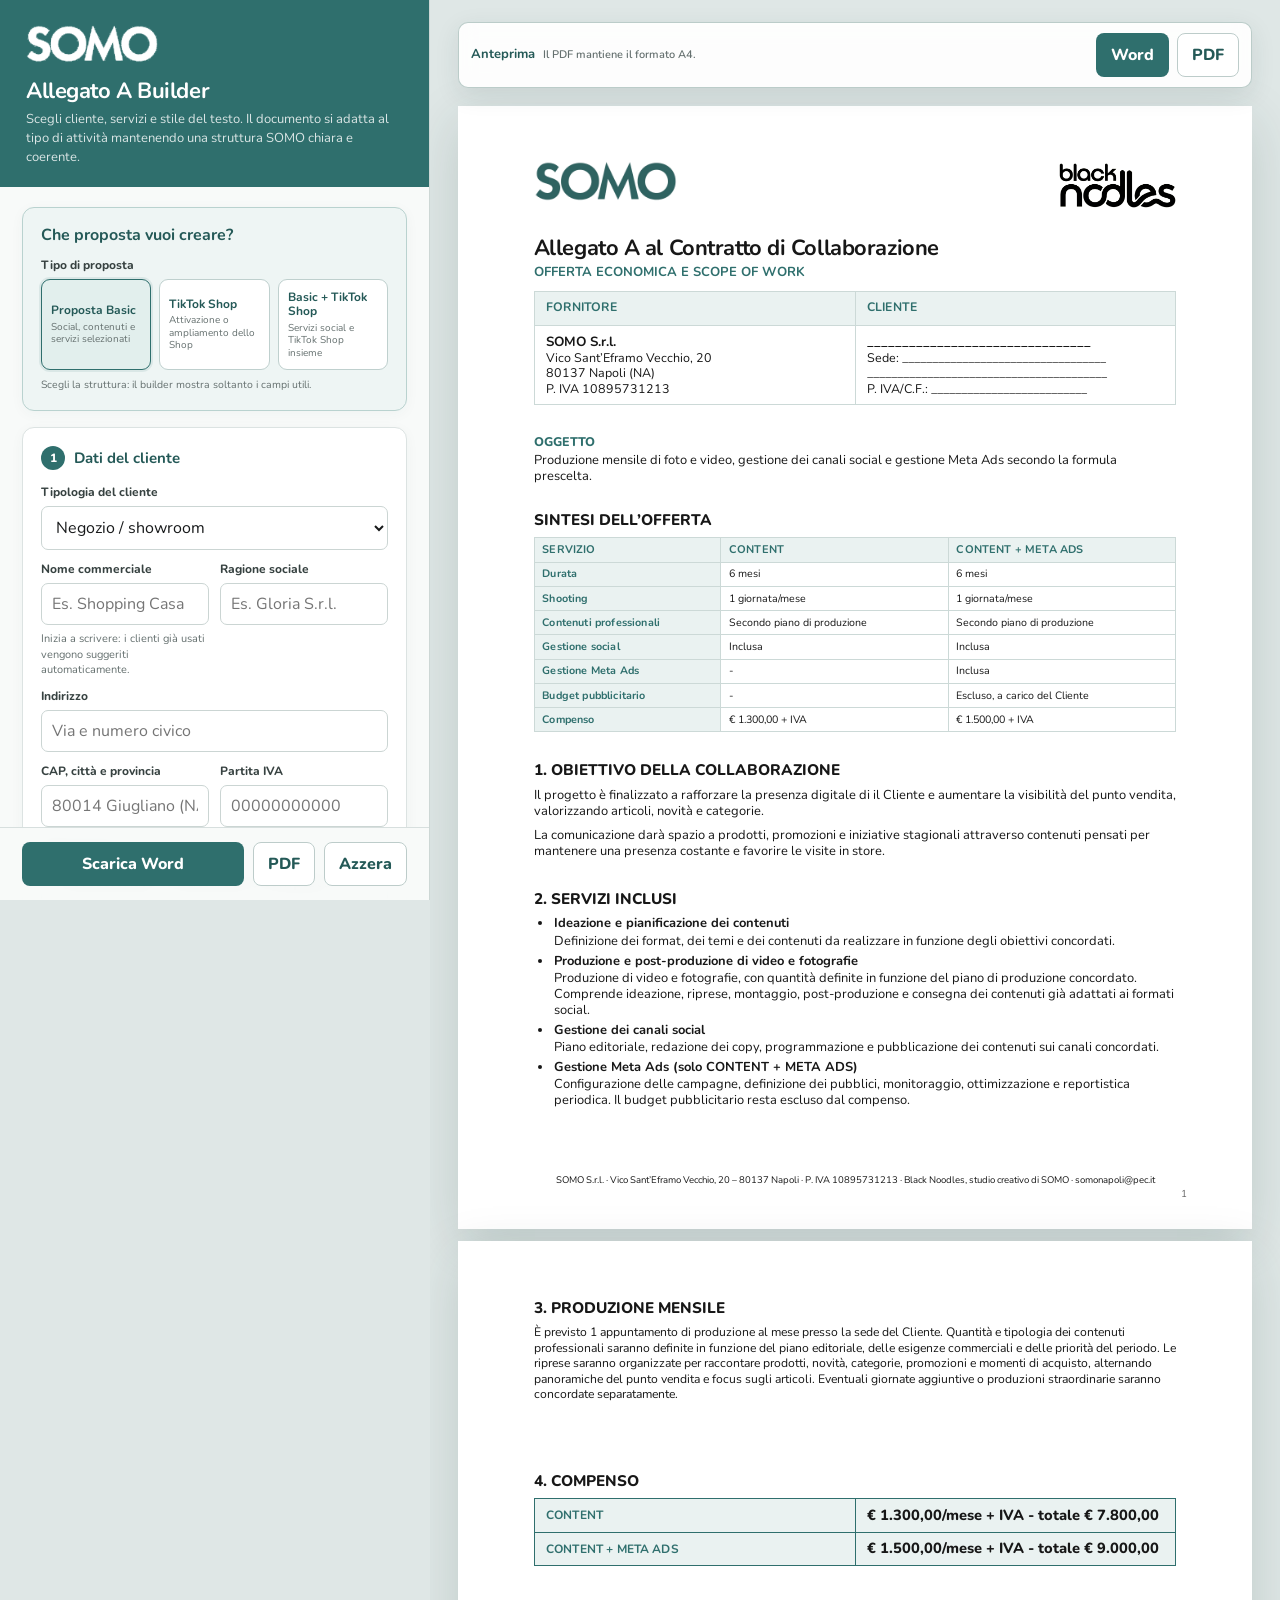
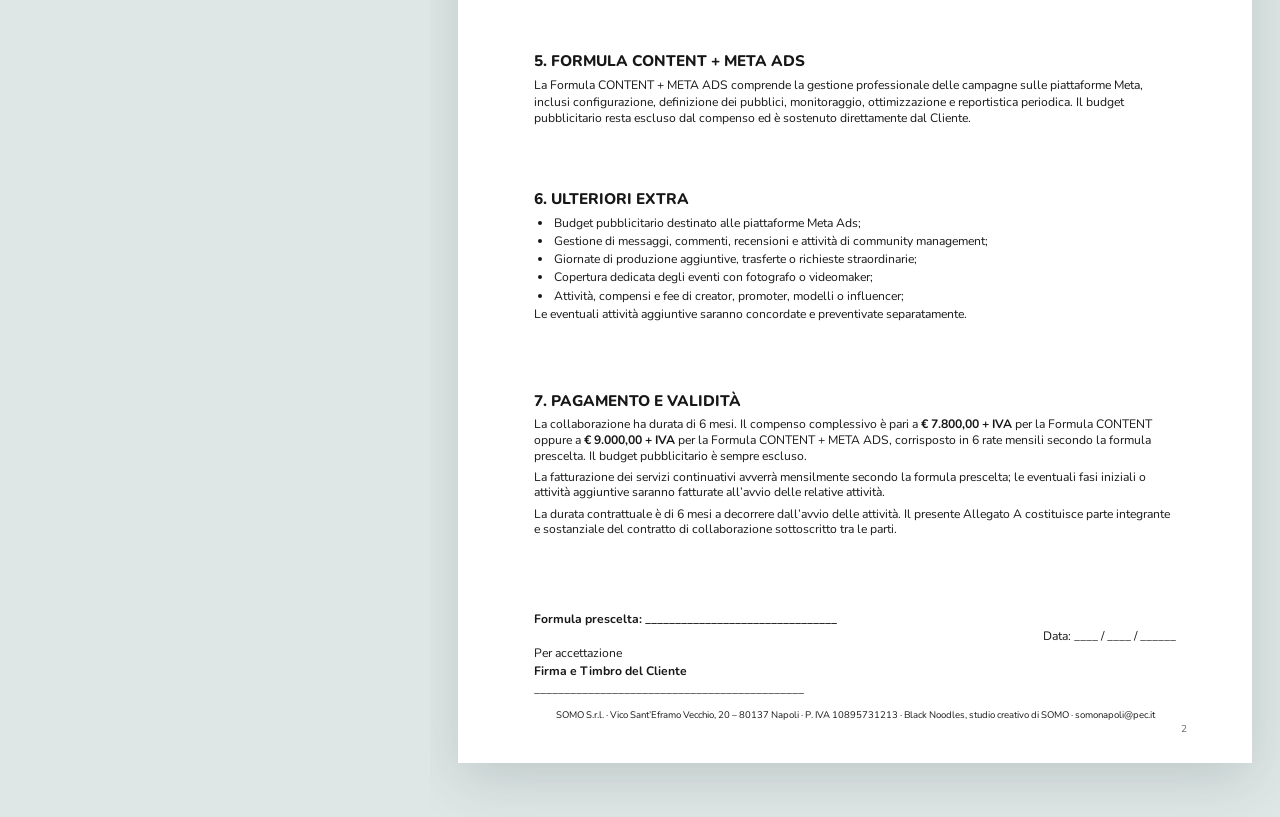
==== index.html @ 95fdc2d8 "Expose social channel status choice and refresh builder script" ====
<!doctype html>
<html lang="it">
<head>
  <meta charset="utf-8">
  <meta name="viewport" content="width=device-width, initial-scale=1">
  <meta name="description" content="Builder SOMO per creare Allegati A uniformi, scaricabili in Word e PDF.">
  <title>Allegato A Builder · SOMO</title>
  <!-- v17: builder generale + documento finale strutturato come Allegato A SOMO -->
  <link rel="preconnect" href="https://fonts.googleapis.com">
  <link rel="preconnect" href="https://fonts.gstatic.com" crossorigin>
  <link href="https://fonts.googleapis.com/css2?family=Nunito:wght@400;600;700;800;900&display=swap" rel="stylesheet">
  <link rel="stylesheet" href="styles.css?v=22">
</head>
<body>
  <main class="app">
    <aside class="builder" aria-label="Compilazione Allegato A">
      <header class="builder-head">
        <img src="assets/somo.png?v=21" alt="SOMO" onerror="this.remove()">
        <h1>Allegato A Builder</h1>
        <p>Scegli cliente, servizi e stile del testo. Il documento si adatta al tipo di attività mantenendo una struttura SOMO chiara e coerente.</p>
      </header>

      <form id="builderForm" class="builder-form">
        <section id="proposalSection" class="form-section proposal-section">
          <h2>Che proposta vuoi creare?</h2>
          <span class="group-label">Tipo di proposta</span>
          <input id="proposalMode" name="proposalMode" type="hidden" value="classic">
          <div id="proposalChoices" class="proposal-choices" role="radiogroup" aria-label="Tipo di proposta">
            <button class="proposal-choice is-active" type="button" data-mode="classic" aria-pressed="true">
              <strong>Proposta Basic</strong>
              <span>Social, contenuti e servizi selezionati</span>
            </button>
            <button class="proposal-choice" type="button" data-mode="tiktok" aria-pressed="false">
              <strong>TikTok Shop</strong>
              <span>Attivazione o ampliamento dello Shop</span>
            </button>
            <button class="proposal-choice" type="button" data-mode="both" aria-pressed="false">
              <strong>Basic + TikTok Shop</strong>
              <span>Servizi social e TikTok Shop insieme</span>
            </button>
          </div>
          <small class="proposal-help">Scegli la struttura: il builder mostra soltanto i campi utili.</small>
        </section>

        <section id="clientSection" class="form-section">
          <h2><span class="step">1</span>Dati del cliente</h2>
          <label class="field">
            <span>Tipologia del cliente</span>
            <select id="clientType" name="clientType">
              <option value="retail">Negozio / showroom</option>
              <option value="emporium">Emporio / grande store multicategoria</option>
              <option value="omnichannel">Negozio con e-commerce</option>
              <option value="online">Brand / e-commerce</option>
              <option value="food">Ristorante / food</option>
              <option value="nightlife">Locale / club / nightlife</option>
              <option value="wellness">Fitness / wellness / centro servizi</option>
              <option value="recreation">Parco / struttura ricreativa</option>
              <option value="b2b">Ingrosso / attività B2B</option>
              <option value="services">Servizi / professionista</option>
              <option value="brand">Brand / altra attività</option>
            </select>
          </label>
          <div class="grid-2">
            <div class="field autocomplete-field">
              <span>Nome commerciale</span>
              <input id="clientName" name="clientName" type="text" autocomplete="off" placeholder="Es. Shopping Casa" aria-autocomplete="list" aria-controls="clientAutocomplete" aria-expanded="false">
              <div id="clientAutocomplete" class="autocomplete-suggestions is-hidden" role="listbox" aria-label="Clienti suggeriti"></div>
              <small>Inizia a scrivere: i clienti già usati vengono suggeriti automaticamente.</small>
            </div>
            <label class="field">
              <span>Ragione sociale</span>
              <input id="legalName" name="legalName" type="text" placeholder="Es. Gloria S.r.l.">
            </label>
          </div>
          <label class="field">
            <span>Indirizzo</span>
            <input id="address" name="address" type="text" placeholder="Via e numero civico">
          </label>
          <div class="grid-2">
            <label class="field">
              <span>CAP, città e provincia</span>
              <input id="city" name="city" type="text" placeholder="80014 Giugliano (NA)">
            </label>
            <label class="field">
              <span>Partita IVA</span>
              <input id="vat" name="vat" type="text" inputmode="numeric" placeholder="00000000000">
            </label>
          </div>
          <label class="field text-style-field">
            <span>Stile del testo</span>
            <select id="textStyle" name="textStyle">
              <option value="professional">Professionale · strutturato e completo</option>
              <option value="simple">Semplice · chiaro, diretto e ben scritto</option>
              <option value="concise">Molto sintetico · essenziale</option>
            </select>
            <small>Modifica solo il modo di scrivere il documento: servizi, quantità, formule e compensi non cambiano. Per gli empori viene suggerito lo stile Semplice, ma puoi sempre scegliere tu.</small>
          </label>
        </section>

        <section id="objectiveSection" class="form-section">
          <h2><span class="step">2</span>Obiettivi</h2>
          <p id="objectivePresetHint" class="form-note section-note">Gli obiettivi consigliati per il tipo di cliente vengono già selezionati. Puoi modificarli liberamente.</p>
          <label class="field">
            <span>Situazione dei canali social</span>
            <select id="socialPresence" name="socialPresence">
              <option value="active">Canali già attivi · rafforzare la presenza digitale</option>
              <option value="new">Canali da avviare · costruire la presenza digitale</option>
            </select>
            <small>Per gli empori adatta gli obiettivi alla situazione del cliente. La scelta non aggiunge servizi di apertura o gestione dei canali.</small>
          </label>
          <div id="objectiveGrid" class="check-list check-grid">
            <label class="check objective-card" data-objective="objectiveBrand"><input id="objectiveBrand" name="objectiveBrand" type="checkbox"><span><strong>Notorietà e posizionamento</strong><em>Rafforzare identità e riconoscibilità.</em></span></label>
            <label class="check objective-card" data-objective="objectiveContinuity"><input id="objectiveContinuity" name="objectiveContinuity" type="checkbox"><span><strong>Continuità social</strong><em>Mantenere una presenza costante e riconoscibile.</em></span></label>
            <label class="check objective-card" data-objective="objectiveRange"><input id="objectiveRange" name="objectiveRange" type="checkbox"><span><strong>Offerta da valorizzare</strong><em>Articoli, prodotti, servizi, piatti o attività.</em></span></label>
            <label class="check objective-card" data-objective="objectiveExperience"><input id="objectiveExperience" name="objectiveExperience" type="checkbox"><span><strong>Identità ed esperienza</strong><em>Raccontare atmosfera, servizio ed esperienza.</em></span></label>
            <label class="check objective-card" data-objective="objectiveFootfall"><input id="objectiveFootfall" name="objectiveFootfall" type="checkbox"><span><strong>Affluenza / visite</strong><em>Favorire visite, presenze o partecipazione.</em></span></label>
            <label class="check objective-card" data-objective="objectiveEvents"><input id="objectiveEvents" name="objectiveEvents" type="checkbox"><span><strong>Eventi e iniziative</strong><em>Dare visibilità a programmazione e attività.</em></span></label>
            <label class="check objective-card" data-objective="objectiveEcommerce"><input id="objectiveEcommerce" name="objectiveEcommerce" type="checkbox"><span><strong>Vendita online</strong><em>Supportare e-commerce e opportunità di vendita.</em></span></label>
            <label class="check objective-card" data-objective="objectiveLeads"><input id="objectiveLeads" name="objectiveLeads" type="checkbox"><span><strong>Contatti e richieste</strong><em>Sostenere acquisizione di contatti o iscritti.</em></span></label>
            <label class="check objective-card" data-objective="objectiveCommunity"><input id="objectiveCommunity" name="objectiveCommunity" type="checkbox"><span><strong>Community e interazione</strong><em>Favorire interazione e crescita della community.</em></span></label>
            <label class="check objective-card" data-objective="objectiveLaunch"><input id="objectiveLaunch" name="objectiveLaunch" type="checkbox"><span><strong>Lancio / apertura / nuova fase</strong><em>Accompagnare una novità importante.</em></span></label>
          </div>
          <button id="toggleObjectivesButton" class="text-button" type="button">+ Aggiungi altri obiettivi</button>
          <label class="field optional-field">
            <span>Priorità specifiche da comunicare <small>(facoltativo)</small></span>
            <input id="focus" name="focus" type="text" placeholder="Es. nuova apertura, reparto Natale, Hyrox, aperitivo">
          </label>
          <label class="field optional-field">
            <span>Obiettivo aggiuntivo <small>(facoltativo)</small></span>
            <input id="customObjective" name="customObjective" type="text" placeholder="Aggiungi solo se serve qualcosa di specifico">
          </label>
        </section>

        <section id="servicesSection" class="form-section">
          <h2><span class="step">3</span>Servizi inclusi</h2>
          <p class="form-note section-note">Le voci restano sintetiche: montaggio, post-produzione e adattamenti sono compresi nella produzione.</p>
          <div class="check-list">
            <label class="check"><input id="serviceStrategy" name="serviceStrategy" type="checkbox"><span><strong>Strategia e piano editoriale</strong><em>Linea di comunicazione, temi e pianificazione.</em></span></label>
            <label class="check"><input id="serviceProduction" name="serviceProduction" type="checkbox"><span><strong>Produzione dei contenuti</strong><em>Video, fotografie e/o grafiche.</em></span></label>
            <label class="check"><input id="serviceClientContent" name="serviceClientContent" type="checkbox"><span><strong>Contenuti interni guidati</strong><em>Il Cliente registra seguendo indicazioni SOMO; editing e supporto inclusi.</em></span></label>
            <label class="check"><input id="serviceSocial" name="serviceSocial" type="checkbox"><span><strong>Gestione dei canali social</strong><em>Copy, programmazione e pubblicazione.</em></span></label>
            <label class="check"><input id="serviceAdvCreative" name="serviceAdvCreative" type="checkbox"><span><strong>Creatività per campagne ADV</strong><em>Materiali foto, video o grafici per le campagne.</em></span></label>
            <label class="check"><input id="serviceInfluencer" name="serviceInfluencer" type="checkbox"><span><strong>Coordinamento creator e influencer</strong><em>Ricerca, selezione e coordinamento.</em></span></label>
            <label class="check"><input id="serviceCommunity" name="serviceCommunity" type="checkbox"><span><strong>Community management</strong><em>Messaggi, commenti e recensioni.</em></span></label>
            <label class="check"><input id="serviceEventCoverage" name="serviceEventCoverage" type="checkbox"><span><strong>Copertura dedicata di eventi</strong><em>Fotografo o videomaker negli appuntamenti concordati.</em></span></label>
          </div>
          <div id="eventCoveragePanel" class="dependent-panel is-hidden">
            <label class="field">
              <span>Frequenza della copertura</span>
              <select id="eventCoverageFrequency" name="eventCoverageFrequency">
                <option value="agreed">Negli eventi concordati</option>
                <option value="monthly">1 evento al mese</option>
                <option value="twiceMonthly">Fino a 2 eventi al mese</option>
                <option value="plan">In base alla programmazione</option>
              </select>
            </label>
          </div>
        </section>

        <section id="productionSection" class="form-section">
          <h2><span class="step">4</span>Produzione dei contenuti</h2>
          <p class="form-note section-note">Indica quanto spesso andrete dal Cliente e quante uscite deve garantire la produzione. Gli stessi dati verranno riportati in modo coerente in sintesi, servizi e produzione.</p>
          <div class="grid-2">
            <label class="field">
              <span>Frequenza degli appuntamenti</span>
              <select id="productionCadence" name="productionCadence">
                <option value="monthly">Al mese</option>
                <option value="weekly">A settimana</option>
                <option value="fortnightly">Ogni 2 settimane</option>
                <option value="bimonthly">Ogni 2 mesi</option>
                <option value="quarterly">Ogni 3 mesi</option>
                <option value="plan">In base al piano editoriale</option>
                <option value="none">Nessun appuntamento dedicato</option>
              </select>
            </label>
            <label id="productionDaysField" class="field">
              <span id="productionSessionsLabel">Numero di appuntamenti</span>
              <input id="productionDays" name="productionDays" type="number" min="1" max="31" step="1">
            </label>
          </div>
          <span class="group-label">Tipologia dei contenuti</span>
          <div class="check-list check-grid compact-checks">
            <label class="check"><input id="productionVideo" name="productionVideo" type="checkbox"><span><strong>Video</strong></span></label>
            <label class="check"><input id="productionPhoto" name="productionPhoto" type="checkbox"><span><strong>Fotografie</strong></span></label>
            <label class="check"><input id="productionGraphics" name="productionGraphics" type="checkbox"><span><strong>Grafiche</strong></span></label>
          </div>
          <label class="field quantity-mode">
            <span>Quantità</span>
            <select id="quantityMode" name="quantityMode">
              <option value="fixed">Quantità definite</option>
              <option value="plan">Definite in base al piano editoriale</option>
            </select>
          </label>
          <div id="fixedQuantityPanel" class="dependent-panel">
            <label class="field">
              <span>Periodo delle quantità</span>
              <select id="quantityPeriod" name="quantityPeriod">
                <option value="month">Al mese</option>
                <option value="week">A settimana</option>
                <option value="appointment">Per appuntamento</option>
                <option value="project">Complessive nel progetto</option>
              </select>
              <small>Es.: 4 video a settimana = Video 4 + periodo “A settimana”.</small>
            </label>
            <div class="grid-3">
              <label id="videosField" class="field"><span id="videosLabel">Video al mese</span><input id="videos" name="videos" type="number" min="0" max="500" step="1"></label>
              <label id="photosField" class="field"><span id="photosLabel">Fotografie al mese</span><input id="photos" name="photos" type="text" placeholder="Es. 15–20"></label>
              <label id="graphicsField" class="field"><span id="graphicsLabel">Grafiche al mese</span><input id="graphicsCount" name="graphicsCount" type="number" min="0" max="500" step="1"></label>
            </div>
          </div>
          <div id="clientContentPanel" class="dependent-panel is-hidden">
            <p class="preset-title">Contenuti registrati dal Cliente</p>
            <div class="grid-2">
              <label class="field"><span>Video interni</span><input id="clientContentCount" name="clientContentCount" type="number" min="1" max="500" step="1" value="8"></label>
              <label class="field"><span>Periodo</span><select id="clientContentPeriod" name="clientContentPeriod"><option value="month">Al mese</option><option value="week">A settimana</option><option value="project">Complessivi nel progetto</option></select></label>
            </div>
            <small>SOMO fornisce indicazioni su ripresa, luce e audio e cura l'editing dei video registrati dal Cliente.</small>
          </div>
        </section>

        <section id="adsSection" class="form-section">
          <h2><span class="step">5</span>ADS</h2>
          <div class="check-list">
            <label class="check feature-check"><input id="serviceAds" name="serviceAds" type="checkbox"><span><strong>Gestione campagne Meta Ads</strong><em>Attivazione, monitoraggio e ottimizzazione. Budget separato.</em></span></label>
          </div>
          <div id="adsPanel" class="dependent-panel is-hidden">
            <label class="field"><span>Budget ADS mensile consigliato</span><input id="adsBudget" name="adsBudget" type="number" min="0" step="50" placeholder="Es. 200"><small>È a carico del Cliente e non entra nel compenso SOMO.</small></label>
          </div>
        </section>

        <section id="tiktokSection" class="form-section is-hidden">
          <h2><span class="step">T</span>TikTok Shop</h2>
          <input id="serviceTikTok" name="serviceTikTok" type="checkbox" class="is-hidden" aria-hidden="true" tabindex="-1">
          <p class="form-note section-note">Preset basato sulla proposta Supermercato Cinese: parte completo, ma ogni attività è modificabile.</p>
          <div id="tiktokPanel" class="dependent-panel tiktok-builder-panel">
            <label class="field">
              <span>TikTok Shop già attivo?</span>
              <select id="tiktokStatus" name="tiktokStatus">
                <option value="new">No, da attivare</option>
                <option value="active">Sì, già attivo</option>
              </select>
            </label>
            <p class="preset-title">Attività preselezionate <small>(puoi togliere qualsiasi spunta)</small></p>
            <div class="check-list sub-checks tiktok-checks">
              <label id="tiktokSetupRow" class="check"><input id="tiktokSetup" name="tiktokSetup" type="checkbox"><span><strong id="tiktokPreset1">01 Configurazione e impostazione dello Shop</strong></span></label>
              <label class="check"><input id="tiktokPhotos" name="tiktokPhotos" type="checkbox"><span><strong id="tiktokPreset2">02 Selezione e produzione fotografica</strong></span></label>
              <label class="check"><input id="tiktokCatalog" name="tiktokCatalog" type="checkbox"><span><strong id="tiktokPreset3">03 Costruzione del catalogo</strong></span></label>
              <label class="check"><input id="tiktokPublish" name="tiktokPublish" type="checkbox"><span><strong id="tiktokPreset4">04 Creazione e pubblicazione delle schede</strong></span></label>
            </div>
            <div class="grid-2">
              <label class="field"><span>Quantità</span><input id="tiktokProductCount" name="tiktokProductCount" type="number" min="1" max="1000" step="1"><small>Default: 30. Si aggiorna automaticamente in tutto il documento.</small></label>
              <label class="field"><span id="tiktokFeeLabel">Investimento fase di avvio</span><input id="tiktokFee" name="tiktokFee" type="number" min="0" step="50"><small>Default: € 1.200 + IVA. Puoi modificarlo.</small></label>
            </div>
          </div>
        </section>

        <section class="form-section">
          <h2><span class="step">6</span>Durata e compenso</h2>
          <p class="form-note section-note">Scegli una formula unica oppure due alternative. Se la proposta comprende TikTok Shop, lo Shop viene mostrato come colonna separata nella sintesi.</p>
          <div id="offerLayoutControls">
            <span class="group-label">Come vuoi presentare l'offerta?</span>
            <input id="offerLayout" name="offerLayout" type="hidden" value="compare">
            <div class="offer-layout-choices" role="radiogroup" aria-label="Struttura dell'offerta">
              <button class="offer-layout-choice" type="button" data-layout="single" aria-pressed="false"><strong>Formula singola</strong><span>Una sola soluzione, con durata e compenso</span></button>
              <button class="offer-layout-choice is-active" type="button" data-layout="compare" aria-pressed="true"><strong>2 formule alternative</strong><span>Due alternative economiche affiancate nella stessa offerta</span></button>
            </div>
          </div>
          <div id="mainEconomicControls">
            <label id="economicModeField" class="field">
              <span>Struttura economica dei servizi principali</span>
              <select id="economicMode" name="economicMode">
                <option value="monthly">Collaborazione continuativa</option>
                <option value="oneTime">Progetto a importo complessivo</option>
              </select>
            </label>
            <div id="monthlyEconomicPanel">
              <div class="grid-2">
                <label class="field"><span>Durata</span><select id="duration" name="duration"><option value="3">3 mesi</option><option value="6">6 mesi</option><option value="12">12 mesi</option></select></label>
                <label id="singleMonthlyFeeField" class="field"><span>Compenso mensile</span><input id="monthlyFee" name="monthlyFee" type="number" min="0" step="50"></label>
              </div>
              <div id="singleExtraControls">
                <label class="check extra-toggle"><input id="extraEnabled" name="extraEnabled" type="checkbox"><span><strong>Aggiungi fase iniziale o servizio extra</strong><em>Per attività aggiuntive rispetto al compenso principale.</em></span></label>
                <div id="extraPanel" class="dependent-panel is-hidden">
                  <div class="grid-2">
                    <label class="field"><span>Descrizione</span><input id="extraLabel" name="extraLabel" type="text" placeholder="Es. Produzione straordinaria"></label>
                    <label class="field"><span>Importo</span><input id="extraFee" name="extraFee" type="number" min="0" step="50"></label>
                  </div>
                </div>
              </div>
            </div>
            <div id="oneTimeEconomicPanel" class="is-hidden">
              <label class="field"><span>Importo complessivo del progetto</span><input id="oneTimeFee" name="oneTimeFee" type="number" min="0" step="50"></label>
            </div>
            <div id="comparisonEconomicPanel" class="dependent-panel is-hidden">
              <p class="preset-title">Formule alternative</p>
              <div class="comparison-formulas">
                <div class="formula-card">
                  <strong>FORMULA 1</strong>
                  <label class="field"><span>Nome</span><input id="formulaAName" name="formulaAName" type="text" value="CONTENT"></label>
                  <label class="field"><span>Compenso mensile</span><input id="formulaAFee" name="formulaAFee" type="number" min="0" step="50" value="1300"></label>
                  <label class="check compact-formula-check"><input id="formulaAAds" name="formulaAAds" type="checkbox"><span><strong>Gestione Meta Ads</strong></span></label>
                </div>
                <div class="formula-card">
                  <strong>FORMULA 2</strong>
                  <label class="field"><span>Nome</span><input id="formulaBName" name="formulaBName" type="text" value="CONTENT + META ADS"></label>
                  <label class="field"><span>Compenso mensile</span><input id="formulaBFee" name="formulaBFee" type="number" min="0" step="50" value="1500"></label>
                  <label class="check compact-formula-check"><input id="formulaBAds" name="formulaBAds" type="checkbox" checked><span><strong>Gestione Meta Ads</strong></span></label>
                </div>
              </div>
              <label id="comparisonAdsBudgetField" class="field"><span>Budget Meta Ads consigliato <small>(facoltativo)</small></span><input id="comparisonAdsBudget" name="comparisonAdsBudget" type="number" min="0" step="50" placeholder="Es. 200"><small>Resta sempre escluso dal compenso SOMO.</small></label>
            </div>
          </div>
          <div class="total-card" aria-live="polite">
            <div><span id="installmentsLabel">RATE MENSILI</span><strong id="installmentsPreview">6</strong></div>
            <div><span id="contractTotalLabel">TOTALE</span><strong id="contractTotalPreview">€ 0,00</strong></div>
          </div>
        </section>
      </form>

      <div class="builder-actions three-actions">
        <button id="wordButton" class="button button-primary" type="button">Scarica Word</button>
        <button id="printButton" class="button button-secondary" type="button">PDF</button>
        <button id="resetButton" class="button button-secondary" type="button">Azzera</button>
      </div>
    </aside>

    <section class="preview" aria-label="Anteprima Allegato A">
      <div class="preview-toolbar">
        <p><strong>Anteprima</strong><span class="preview-hint">Il PDF mantiene il formato A4.</span></p>
        <div class="toolbar-actions">
          <button id="wordButtonTop" class="button button-primary" type="button">Word</button>
          <button id="printButtonTop" class="button button-secondary" type="button">PDF</button>
        </div>
      </div>

      <article id="document" class="document">
        <section id="pageOne" class="page page-one">
          <header class="doc-header">
            <img class="logo-somo" src="assets/somo.png?v=21" alt="SOMO" onerror="var p=this.parentElement; this.remove(); if(p && !p.querySelector('img')) p.style.display='none';">
            <img class="logo-noodles" src="assets/black-noodles.png?v=21" alt="Black Noodles" onerror="var p=this.parentElement; this.remove(); if(p && !p.querySelector('img')) p.style.display='none';">
          </header>
          <h1 id="docTitle" class="doc-title">Allegato A al Contratto di Collaborazione</h1>
          <p id="docSubtitle" class="doc-subtitle">OFFERTA ECONOMICA E SCOPE OF WORK</p>

          <table class="parties">
            <thead><tr><th>FORNITORE</th><th>CLIENTE</th></tr></thead>
            <tbody><tr>
              <td><strong>SOMO S.r.l.</strong><br>Vico Sant’Eframo Vecchio, 20<br>80137 Napoli (NA)<br>P. IVA 10895731213</td>
              <td id="clientBlock"><strong>________________________________</strong><br>Sede: __________________________________<br>________________________________________<br>P. IVA/C.F.: __________________________</td>
            </tr></tbody>
          </table>

          <h2 class="label-title">OGGETTO</h2>
          <p id="objectText" class="object-text"></p>

          <h2 class="section-title">SINTESI DELL’OFFERTA</h2>
          <table id="summarySingleTable" class="summary-table">
            <tbody>
              <tr><th id="summaryDurationLabel">DURATA</th><td id="summaryDuration"></td></tr>
              <tr><th>OBIETTIVO</th><td id="summaryObjective"></td></tr>
              <tr id="summaryProductionRow"><th>PRODUZIONE</th><td id="summaryProduction"></td></tr>
              <tr id="summaryContentRow"><th>CONTENUTI</th><td id="summaryContent"></td></tr>
              <tr id="summaryManagementRow"><th>GESTIONE</th><td id="summaryManagement"></td></tr>
              <tr id="summaryTikTokRow" class="is-hidden"><th>TIKTOK SHOP</th><td id="summaryTikTok"></td></tr>
              <tr><th>INVESTIMENTO</th><td id="summaryInvestment"></td></tr>
              <tr id="summaryAdsRow"><th>ADS</th><td id="summaryAds"></td></tr>
            </tbody>
          </table>
          <div id="summaryCompareWrap" class="summary-table-wrap is-hidden">
            <table id="summaryCompareTable" class="summary-table comparison-summary">
              <thead id="summaryCompareHead"></thead>
              <tbody id="summaryCompareBody"></tbody>
            </table>
          </div>

          <section id="objectiveDocumentSection" class="doc-section">
            <h2 id="objectiveHeading" class="section-title">1. OBIETTIVO DELLA COLLABORAZIONE</h2>
            <div id="objectiveText"></div>
          </section>

          <section id="servicesDocumentSection" class="doc-section">
            <h2 class="section-title">2. SERVIZI INCLUSI</h2>
            <ul id="serviceList" class="service-list"></ul>
          </section>

          <section id="productionDocumentSection" class="doc-section production-section">
            <h2 id="productionHeading" class="section-title">3. PRODUZIONE DEI CONTENUTI</h2>
            <p id="productionText"></p>
          </section>

          <footer class="doc-footer">SOMO S.r.l. · Vico Sant’Eframo Vecchio, 20 – 80137 Napoli · P. IVA 10895731213 · Black Noodles, studio creativo di SOMO · somonapoli@pec.it</footer>
          <span class="page-number">1</span>
        </section>

        <section id="pageTwo" class="page page-two">
          <section>
            <h2 id="compensoHeading" class="section-title">4. COMPENSO</h2>
            <table class="fee-table"><tbody id="feeTableBody"></tbody></table>
          </section>

          <section id="formulaDetailSection" class="doc-section is-hidden">
            <h2 id="formulaDetailHeading" class="section-title">5. FORMULA</h2>
            <p id="formulaDetailText"></p>
          </section>

          <section id="tiktokDetailSection" class="doc-section is-hidden">
            <h2 id="tiktokDetailHeading" class="section-title">5. TIKTOK SHOP</h2>
            <p id="tiktokDetailText"></p>
          </section>

          <section class="doc-section">
            <h2 id="exclusionsHeading" class="section-title">5. NON INCLUSO</h2>
            <ul id="exclusionList" class="exclusion-list"></ul>
            <p class="exclusion-note">Le eventuali attività aggiuntive saranno concordate e preventivate separatamente.</p>
          </section>

          <section class="doc-section">
            <h2 id="paymentHeading" class="section-title">6. PAGAMENTO E VALIDITÀ</h2>
            <p id="paymentText"></p>
            <p id="invoiceText"></p>
            <p id="validityText"></p>
          </section>

          <section class="signature">
            <div class="signature-top">
              <p id="chosenFormulaRow" class="is-hidden">Formula prescelta: ________________________________</p>
              <p>Data: <span id="signatureDate">____ / ____ / ______</span></p>
            </div>
            <p>Per accettazione<br><strong>Firma e Timbro del Cliente</strong><br>_____________________________________________</p>
          </section>

          <footer class="doc-footer">SOMO S.r.l. · Vico Sant’Eframo Vecchio, 20 – 80137 Napoli · P. IVA 10895731213 · Black Noodles, studio creativo di SOMO · somonapoli@pec.it</footer>
          <span class="page-number">2</span>
        </section>
      </article>
    </section>
  </main>
  <script src="app.js?v=24"></script>
</body>
</html>
---- styles.css ----
:root {
  --teal: #2f6f6d;
  --teal-dark: #245957;
  --teal-soft: #e9f1f0;
  --paper-soft: #eaf2f1;
  --line: #ccd9d7;
  --ink: #17191a;
  --muted: #65706f;
  --panel: #f8faf9;
  --canvas: #dfe7e6;
  --white: #fff;
  --danger: #a24444;
  --shadow: 0 16px 50px rgba(27, 53, 51, .16);
}

* { box-sizing: border-box; }
html, body { margin: 0; min-height: 100%; }
body {
  color: var(--ink);
  background: var(--canvas);
  font-family: "Nunito", ui-sans-serif, system-ui, -apple-system, BlinkMacSystemFont, "Segoe UI", sans-serif;
}
button, input, select { font: inherit; }
button { cursor: pointer; }
.app {
  display: grid;
  grid-template-columns: minmax(340px, 430px) minmax(820px, 1fr);
  min-height: 100vh;
}
.builder {
  position: sticky;
  top: 0;
  height: 100vh;
  overflow-y: auto;
  background: var(--panel);
  border-right: 1px solid #cdd7d5;
}
.builder-head {
  padding: 25px 26px 20px;
  color: var(--white);
  background: var(--teal);
}
.builder-head img {
  display: block;
  width: 132px;
  height: auto;
  margin-bottom: 16px;
  filter: brightness(0) invert(1);
}
.builder-head h1 { margin: 0 0 6px; font-size: 22px; line-height: 1.15; letter-spacing: -.02em; }
.builder-head p { margin: 0; color: rgba(255,255,255,.82); font-size: 13px; line-height: 1.45; }
.builder-form { padding: 20px 22px 32px; }
.form-section {
  margin: 0 0 16px;
  padding: 18px;
  background: var(--white);
  border: 1px solid #dce3e2;
  border-radius: 12px;
  box-shadow: 0 3px 14px rgba(36, 73, 70, .04);
}
.form-section h2 {
  display: flex;
  align-items: center;
  gap: 9px;
  margin: 0 0 14px;
  color: var(--teal-dark);
  font-size: 15px;
  line-height: 1.2;
}
.step {
  display: inline-grid;
  place-items: center;
  width: 24px;
  height: 24px;
  flex: 0 0 24px;
  color: var(--white);
  background: var(--teal);
  border-radius: 50%;
  font-size: 12px;
  font-weight: 800;
}
.grid-2 { display: grid; grid-template-columns: 1fr 1fr; gap: 11px; }
.grid-3 { display: grid; grid-template-columns: repeat(3, minmax(0,1fr)); gap: 9px; }
.is-hidden { display: none !important; }
.field { display: block; margin: 0 0 11px; }
.field:last-child { margin-bottom: 0; }
.field > span, .group-label {
  display: block;
  margin: 0 0 6px;
  color: #374241;
  font-size: 12px;
  font-weight: 750;
}
.field small, .form-note {
  display: block;
  margin-top: 6px;
  color: var(--muted);
  font-size: 11px;
  line-height: 1.4;
}
input[type="text"], input[type="number"], input[type="date"], select {
  width: 100%;
  min-height: 40px;
  padding: 9px 10px;
  color: var(--ink);
  background: var(--white);
  border: 1px solid #cbd5d3;
  border-radius: 7px;
  outline: none;
  transition: border-color .15s, box-shadow .15s;
}
input:focus, select:focus { border-color: var(--teal); box-shadow: 0 0 0 3px rgba(47,111,109,.12); }
.locked-list { display: flex; flex-wrap: wrap; gap: 6px; margin-bottom: 13px; }
.locked-list span {
  padding: 6px 8px;
  color: var(--teal-dark);
  background: var(--teal-soft);
  border: 1px solid #cfe0de;
  border-radius: 999px;
  font-size: 10.5px;
  font-weight: 750;
}
.check-list { display: grid; gap: 7px; }
.check-grid { grid-template-columns: 1fr 1fr; }
.check {
  display: flex;
  align-items: flex-start;
  gap: 9px;
  padding: 9px 10px;
  background: #fbfcfc;
  border: 1px solid #dfe6e5;
  border-radius: 8px;
  font-size: 12px;
  line-height: 1.3;
}
.check:hover { border-color: #bad0ce; }
.check input { width: 16px; height: 16px; margin: 0; flex: 0 0 auto; accent-color: var(--teal); }
.check strong { display: block; margin-bottom: 1px; }
.check em { color: var(--muted); font-size: 10.5px; font-style: normal; }
.compact-checks { margin-bottom: 12px; }
.compact-checks .check { min-height: 40px; align-items: center; }
.section-note { margin: -5px 0 12px; }
.dependent-panel {
  margin-top: 10px;
  padding: 12px;
  background: #f3f7f6;
  border: 1px solid #d3e1df;
  border-radius: 9px;
}
.dependent-panel p { margin: 6px 0 0; color: var(--muted); font-size: 11px; line-height: 1.4; }
.feature-check { margin-top: 2px; }
.section-divider { height: 1px; margin: 15px 0; background: #dfe6e5; }
.quantity-mode, .extra-toggle { margin-top: 12px; }
.total-card { display: grid; grid-template-columns: 1fr 1fr; gap: 10px; margin-top: 10px; }
.total-card > div { padding: 10px; background: var(--paper-soft); border-radius: 8px; }
.total-card span {
  display: block;
  margin-bottom: 3px;
  color: var(--muted);
  font-size: 10px;
  font-weight: 800;
  text-transform: uppercase;
  letter-spacing: .04em;
}
.total-card strong { color: var(--teal-dark); font-size: 14px; }
.optional-field { margin-top: 13px; }
.optional-field small { display: inline; margin: 0; font-size: .9em; font-weight: 600; }
.objective-card.is-objective-hidden { display: none; }
.text-button {
  margin: 9px 0 2px;
  padding: 0;
  color: var(--teal-dark);
  background: transparent;
  border: 0;
  font-size: 11px;
  font-weight: 800;
}
.preset-title { margin: 0 0 8px; color: var(--teal-dark); font-size: 12px; font-weight: 800; }
.builder-actions {
  position: sticky;
  bottom: 0;
  display: grid;
  grid-template-columns: 1fr auto;
  gap: 9px;
  padding: 14px 22px;
  background: rgba(248,250,249,.95);
  border-top: 1px solid #d7dfde;
  backdrop-filter: blur(10px);
}
.three-actions { grid-template-columns: 1fr auto auto; }
.button {
  min-height: 42px;
  padding: 10px 14px;
  border: 1px solid transparent;
  border-radius: 8px;
  font-weight: 800;
}
.button-primary { color: var(--white); background: var(--teal); }
.button-primary:hover { background: var(--teal-dark); }
.button-secondary { color: var(--teal-dark); background: var(--white); border-color: #bdccca; }
.button.is-loading { opacity: .65; pointer-events: none; }
.preview { min-width: 0; padding: 22px 28px 54px; overflow: auto; }
.preview-toolbar {
  position: sticky;
  top: 0;
  z-index: 5;
  display: flex;
  align-items: center;
  justify-content: space-between;
  gap: 12px;
  width: 210mm;
  max-width: 100%;
  margin: 0 auto 18px;
  padding: 10px 12px;
  color: #36514f;
  background: rgba(255,255,255,.92);
  border: 1px solid rgba(180,199,196,.9);
  border-radius: 10px;
  box-shadow: 0 7px 24px rgba(33,62,59,.1);
  backdrop-filter: blur(9px);
}
.preview-toolbar p { margin: 0; font-size: 12px; line-height: 1.35; }
.preview-toolbar strong { display: block; color: var(--teal-dark); font-size: 13px; }
.toolbar-actions { display: flex; gap: 8px; }
.document { display: flex; flex-direction: column; align-items: center; gap: 12px; }
.page {
  position: relative;
  width: 210mm;
  height: 297mm;
  flex: 0 0 auto;
  padding: 15.8mm 20mm 18mm;
  overflow: hidden;
  color: #171717;
  background: var(--white);
  box-shadow: var(--shadow);
  font-family: "Nunito", Arial, Helvetica, sans-serif;
  font-size: 9.7pt;
  line-height: 1.22;
}
.doc-header {
  display: flex;
  align-items: flex-start;
  justify-content: space-between;
  height: 13mm;
  margin: 0 0 2.5mm;
}
.logo-somo { width: 38mm; height: auto; }
.logo-noodles { width: 31mm; height: auto; margin-top: .5mm; }
.doc-title { margin: 0 0 1.2mm; font-size: 16.4pt; line-height: 1.08; letter-spacing: -.02em; }
.doc-subtitle { margin: 0 0 2.7mm; color: var(--teal); font-size: 9.8pt; line-height: 1.15; font-weight: 700; }
table { width: 100%; border-collapse: collapse; }
.parties { margin-bottom: 3.6mm; table-layout: fixed; }
.parties th, .parties td {
  width: 50%;
  padding: 2.3mm 3mm;
  text-align: left;
  vertical-align: top;
  border: .28mm solid var(--line);
}
.parties th { color: var(--teal); background: var(--paper-soft); font-size: 9.2pt; letter-spacing: .015em; }
.parties td { height: 19mm; font-size: 9.4pt; line-height: 1.2; }
.parties strong { font-size: 10pt; }
.label-title { margin: 0 0 .8mm; color: var(--teal); font-size: 9.4pt; line-height: 1.1; font-weight: 800; text-transform: uppercase; }
.object-text { margin: 0 0 3mm; min-height: 7mm; }
.section-title { margin: 0 0 2.1mm; font-size: 11.5pt; line-height: 1.1; font-weight: 800; }
.summary-table { margin: 0 0 2.4mm; table-layout: fixed; }
.summary-table th, .summary-table td {
  height: 6.7mm;
  padding: 1.35mm 2.5mm;
  text-align: left;
  vertical-align: middle;
  border: .26mm solid var(--line);
}
.summary-table th { width: 39%; color: var(--teal); background: var(--paper-soft); font-size: 8.7pt; letter-spacing: .015em; }
.summary-table td { font-size: 8.25pt; }
.doc-section { margin-top: 2.45mm; }
.doc-section p { margin: 0 0 1.15mm; }
.doc-section p:last-child { margin-bottom: 0; }
.service-list, .exclusion-list { margin: 0; padding-left: 5.1mm; }
.service-list li, .exclusion-list li { margin: 0 0 .52mm; padding-left: .15mm; }
.service-list li:last-child, .exclusion-list li:last-child { margin-bottom: 0; }
.service-list .service-description { display: block; }
.page.compact { font-size: 9.15pt; line-height: 1.16; }
.page.compact .doc-title { font-size: 15.6pt; }
.page.compact .doc-subtitle { margin-bottom: 2.1mm; font-size: 9.2pt; }
.page.compact .parties { margin-bottom: 3mm; }
.page.compact .object-text { margin-bottom: 2.1mm; }
.page.compact .doc-section { margin-top: 1.85mm; }
.page.compact .service-list { font-size: 8.75pt; line-height: 1.13; }
.page.compact .service-list li { margin-bottom: .25mm; }
.page.compact .summary-table th, .page.compact .summary-table td { height: 6.15mm; padding-top: 1.05mm; padding-bottom: 1.05mm; }
.page.dense { padding-top: 11.5mm; font-size: 8.6pt; line-height: 1.08; }
.page.dense .doc-header { height: 10mm; margin-bottom: 1.3mm; }
.page.dense .doc-subtitle { margin-bottom: 1.5mm; font-size: 8.8pt; }
.page.dense .object-text { margin-bottom: 1.15mm; }
.page.dense .section-title { margin-bottom: 1.25mm; }
.page.dense .summary-table { margin-bottom: 1.25mm; }
.page.dense .parties td { height: 17mm; }
.page.dense .summary-table th, .page.dense .summary-table td { height: 5.8mm; }
.page.dense .service-list { font-size: 8pt; line-height: 1.06; }
.page.dense .doc-section { margin-top: 1.05mm; }
.page-two { padding-top: 15.8mm; }
.fee-table { margin: 0 0 8mm; table-layout: fixed; border: .35mm solid var(--teal); }
.fee-table th, .fee-table td {
  height: auto;
  padding: 2mm 3mm;
  text-align: left;
  vertical-align: middle;
  border: .35mm solid var(--teal);
  background: var(--paper-soft);
}
.fee-table th { width: 50%; color: var(--teal); font-size: 9pt; letter-spacing: .012em; }
.fee-table td { font-size: 11pt; font-weight: 800; }
.page-two .doc-section { margin-top: 5.2mm; }
.page-two .doc-section + .doc-section { margin-top: 6.8mm; }
.page-two .exclusion-note { margin-top: 3mm; }
.page-two.compact { padding-top: 15.8mm; }
.page-two.compact .fee-table { margin-bottom: 5.7mm; }
.page-two.compact .doc-section { margin-top: 4.4mm; }
.page-two.compact .doc-section + .doc-section { margin-top: 5.4mm; }
.page-two.compact .signature { margin-top: 7.5mm; }
.signature { margin-top: 8mm; }
.signature p { margin: 0 0 8mm; }
.signature p:last-child { margin-bottom: 0; line-height: 1.45; }
.doc-footer {
  position: absolute;
  right: 20mm;
  bottom: 11mm;
  left: 20mm;
  color: #181818;
  text-align: center;
  font-size: 7.2pt;
  line-height: 1.35;
}
.page-number { position: absolute; right: 17.2mm; bottom: 7.4mm; color: #666; font-size: 7.5pt; }
.placeholder { color: #777; }

@media (max-width: 1180px) { .app { grid-template-columns: 380px minmax(820px,1fr); } }
@media (max-width: 900px) {
  .app { display: block; }
  .builder { position: relative; height: auto; }
  .preview { padding: 18px 12px 42px; }
  .preview-toolbar { width: 100%; }
}
@media (max-width: 520px) {
  .grid-2, .grid-3, .check-grid { grid-template-columns: 1fr; }
  .builder-form { padding-right: 14px; padding-left: 14px; }
  .builder-actions { padding-right: 14px; padding-left: 14px; }
  .three-actions { grid-template-columns: 1fr 1fr; }
  .three-actions #wordButton { grid-column: 1 / -1; }
}
@media print {
  @page { size: A4; margin: 0; }
  html, body { width: 210mm; min-height: 0; background: #fff; }
  .builder, .preview-toolbar { display: none !important; }
  .app, .preview, .document { display: block; min-height: 0; padding: 0; margin: 0; overflow: visible; }
  .page {
    margin: 0;
    box-shadow: none;
    break-after: auto;
    page-break-after: auto;
    print-color-adjust: exact;
    -webkit-print-color-adjust: exact;
  }
  .page + .page { break-before: page; page-break-before: always; }
}


/* Scelta iniziale della struttura della proposta */
.proposal-section {
  border-color: #b9d2cf;
  background: #eef5f4;
}
.proposal-section h2 {
  margin-bottom: 12px;
  font-size: 16px;
}
.proposal-section select {
  font-weight: 800;
  border-color: #9fbfbb;
}

/* Autocomplete clienti */
.autocomplete-field { position: relative; }
.autocomplete-suggestions {
  position: absolute;
  z-index: 30;
  top: 64px;
  right: 0;
  left: 0;
  overflow: hidden;
  background: #fff;
  border: 1px solid #cbd5d3;
  border-radius: 8px;
  box-shadow: 0 10px 26px rgba(27, 53, 51, .14);
}
.autocomplete-option {
  display: flex;
  align-items: center;
  justify-content: space-between;
  gap: 12px;
  width: 100%;
  padding: 10px 11px;
  color: var(--ink);
  background: #fff;
  border: 0;
  border-bottom: 1px solid #edf1f0;
  text-align: left;
}
.autocomplete-option:last-child { border-bottom: 0; }
.autocomplete-option:hover, .autocomplete-option:focus { background: var(--teal-soft); outline: none; }
.autocomplete-option strong { font-size: 12px; }
.autocomplete-option span { color: var(--muted); font-size: 10px; text-align: right; }


/* v10: controlli produzione flessibili e fallback loghi */
.builder-head img[hidden], .doc-header img[hidden] { display: none !important; }
#fixedQuantityPanel > .field { margin-bottom: 12px; }
#productionSessionsLabel { min-height: 1em; }


/* v13 - riempimento armonico delle due pagine.
   --fill-gap viene calcolato dal builder in base allo spazio realmente libero. */
.page { --fill-gap: 0px; }
.page-one .doc-header { margin-bottom: calc(2.5mm + var(--fill-gap)); }
.page-one .parties { margin-bottom: calc(3.6mm + var(--fill-gap)); }
.page-one .object-text { margin-bottom: calc(3mm + var(--fill-gap)); }
.page-one .summary-table { margin-bottom: calc(2.4mm + var(--fill-gap)); }
.page-one .doc-section { margin-top: calc(2.45mm + var(--fill-gap)); }
.page-two .fee-table { margin-bottom: calc(7mm + var(--fill-gap)); }
.page-two .doc-section { margin-top: calc(4.8mm + var(--fill-gap)); }
.page-two .doc-section + .doc-section { margin-top: calc(5.8mm + var(--fill-gap)); }
.page-two .signature { margin-top: calc(7mm + var(--fill-gap)); }
.page.compact { --fill-gap: 0px; }
.page.dense { --fill-gap: 0px; }

/* La preview mobile conserva le proporzioni A4 invece di uscire dallo schermo. */
@media (max-width: 900px) {
  .preview { overflow-x: hidden; padding: 14px 8px 34px; }
  .preview-toolbar { position: relative; top: auto; margin-bottom: 10px; }
  .document { margin: 0 auto; transform-origin: top center; }
}
@media print {
  .document { zoom: 1 !important; }
}


/* Pagina 2: la firma si appoggia alla parte bassa della pagina; se il testo cresce,
   il margine automatico si riduce senza creare una terza pagina. */
.page-two { display: flex; flex-direction: column; }
.page-two .signature,
.page-two.compact .signature { margin-top: auto; margin-bottom: 9mm; }

@media print {
  /* Evita il foglio bianco intermedio causato dagli arrotondamenti mm->px di Chromium. */
  .page { height: 290mm; min-height: 290mm; max-height: 290mm; }
  .page-two .signature,
  .page-two.compact .signature { margin-top: auto; margin-bottom: 8mm; }
}

/* ===== v14 ===== */
/* Scelta proposta: niente menu a tendina. */
.proposal-section { background: #eef5f4; }
.proposal-choices {
  display: grid;
  grid-template-columns: repeat(3, minmax(0, 1fr));
  gap: 8px;
}
.proposal-choice {
  min-height: 76px;
  padding: 10px 9px;
  color: #31413f;
  background: #fff;
  border: 1px solid #bfd0ce;
  border-radius: 9px;
  text-align: left;
  transition: border-color .15s, box-shadow .15s, background .15s;
}
.proposal-choice strong { display: block; margin-bottom: 3px; color: var(--teal-dark); font-size: 12px; line-height: 1.2; }
.proposal-choice span { display: block; color: var(--muted); font-size: 10px; line-height: 1.25; }
.proposal-choice:hover { border-color: var(--teal); }
.proposal-choice.is-active {
  background: #e2efed;
  border-color: var(--teal);
  box-shadow: 0 0 0 2px rgba(47,111,109,.10);
}
.proposal-help { display: block; margin-top: 8px; color: var(--muted); font-size: 10.5px; line-height: 1.35; }

.preview-toolbar p { display:flex; align-items:baseline; gap:8px; }
.preview-hint { color: var(--muted); font-size: 11px; font-weight: 600; }

/* Documento: più respiro tra i blocchi e uso migliore delle due pagine. */
.page {
  height: 297mm;
  min-height: 297mm;
  max-height: 297mm;
  padding-top: 14.5mm;
  padding-bottom: 19mm;
  line-height: 1.28;
}
.page-one .doc-header { margin-bottom: calc(3.2mm + var(--fill-gap)); }
.page-one .parties { margin-bottom: calc(4.1mm + var(--fill-gap)); }
.page-one .object-text { margin-bottom: calc(3.8mm + var(--fill-gap)); }
.page-one .summary-table { margin-bottom: calc(3.2mm + var(--fill-gap)); }
.page-one .doc-section { margin-top: calc(3.5mm + var(--fill-gap)); }
.page-one .doc-section + .doc-section { margin-top: calc(4.2mm + var(--fill-gap)); }
.doc-section p { margin-bottom: 1.8mm; }
.service-list li, .exclusion-list li { margin-bottom: 1mm; line-height: 1.25; }
.service-list .service-description { margin-top: .25mm; }

/* Pagina 2: distribuzione verticale vera, senza il "muro" di testo in alto e il vuoto sotto. */
.page-two {
  display: flex;
  flex-direction: column;
  justify-content: space-between;
  padding-top: 15.5mm;
  padding-bottom: 26mm;
}
.page-two > section:not(.signature) { flex: 0 0 auto; }
.page-two .fee-table { margin-bottom: 0; }
.page-two .doc-section,
.page-two .doc-section + .doc-section { margin-top: 0; }
.page-two .doc-section p { margin: 0 0 2.2mm; line-height: 1.35; }
.page-two .exclusion-list li { margin-bottom: 1.25mm; }
.page-two .exclusion-note { margin-top: 2.4mm; line-height: 1.35; }
.page-two .signature,
.page-two.compact .signature {
  margin-top: 0;
  margin-bottom: 0;
}
.page-two .signature p { margin: 0 0 5mm; }
.page-two .signature p:last-child { margin-bottom: 0; }

/* Le modalità compatte riducono soltanto quanto serve, senza incollare i paragrafi. */
.page.compact { line-height: 1.2; }
.page.compact .doc-section { margin-top: 2.4mm; }
.page.compact .service-list { line-height: 1.18; }
.page.compact .service-list li { margin-bottom: .55mm; }
.page.dense { padding-top: 11.5mm; line-height: 1.13; }
.page.dense .doc-section { margin-top: 1.65mm; }
.page.dense .service-list { line-height: 1.1; }
.page.dense .service-list li { margin-bottom: .35mm; }

/* Mobile: anteprima reflow leggibile, non una miniatura A4 illeggibile. */
@media (max-width: 700px) {
  .proposal-choices { grid-template-columns: 1fr; }
  .proposal-choice { min-height: 0; padding: 10px 11px; }
  .preview { overflow: visible; padding: 12px 8px 28px; }
  .preview-toolbar { margin-bottom: 8px; padding: 9px; }
  .preview-toolbar p { display:block; }
  .preview-hint { display:block; margin-top:2px; }
  .document { width: 100%; margin: 0; zoom: 1 !important; gap: 12px; }
  .page,
  .page.compact,
  .page.dense,
  .page-two,
  .page-two.compact {
    width: 100%;
    height: auto;
    min-height: 0;
    max-height: none;
    padding: 18px 14px 46px;
    overflow: visible;
    font-size: 9.5pt;
    line-height: 1.3;
    box-shadow: 0 4px 18px rgba(27,53,51,.12);
  }
  .doc-header { height: auto; min-height: 38px; margin-bottom: 10px !important; }
  .logo-somo { width: 90px; }
  .logo-noodles { width: 72px; }
  .doc-title, .page.compact .doc-title { font-size: 15pt; line-height: 1.08; }
  .doc-subtitle, .page.compact .doc-subtitle, .page.dense .doc-subtitle { margin-bottom: 10px; font-size: 9.5pt; }
  .parties, .page.compact .parties { margin-bottom: 12px; }
  .parties th, .parties td { padding: 6px 7px; font-size: 8.6pt; }
  .parties td { height: auto; }
  .object-text, .page.compact .object-text, .page.dense .object-text { min-height: 0; margin-bottom: 12px; }
  .summary-table { margin-bottom: 12px; }
  .summary-table th, .summary-table td,
  .page.compact .summary-table th, .page.compact .summary-table td,
  .page.dense .summary-table th, .page.dense .summary-table td {
    height: auto;
    padding: 5px 6px;
    font-size: 8.1pt;
  }
  .summary-table th { width: 38%; }
  .section-title, .page.dense .section-title { margin-bottom: 6px; font-size: 11pt; }
  .doc-section, .page.compact .doc-section, .page.dense .doc-section { margin-top: 12px; }
  .service-list, .exclusion-list { padding-left: 18px; }
  .service-list li, .exclusion-list li, .page.compact .service-list li, .page.dense .service-list li { margin-bottom: 5px; line-height: 1.28; }
  .page-two { display:block; padding-bottom: 52px; }
  .page-two > section { margin-top: 18px !important; }
  .page-two > section:first-child { margin-top: 0 !important; }
  .page-two .signature { margin-top: 24px !important; }
  .doc-footer { right:14px; left:14px; bottom:17px; font-size:6.5pt; }
  .page-number { right:12px; bottom:7px; }
}

/* Stampa/PDF: due pagine A4 precise, niente 290mm e nessuna pagina vuota extra. */
@media print {
  @page { size: A4; margin: 0; }
  html, body { width: 210mm; min-height: 0; background: #fff; }
  .builder, .preview-toolbar { display: none !important; }
  .app, .preview, .document { display:block; width:210mm; min-height:0; padding:0; margin:0; overflow:visible; }
  .document { gap:0; zoom:1 !important; }
  .page,
  .page.compact,
  .page.dense,
  .page-two,
  .page-two.compact {
    width:210mm;
    height:297mm;
    min-height:297mm;
    max-height:297mm;
    margin:0;
    box-shadow:none;
    overflow:hidden;
    break-inside:avoid;
    page-break-inside:avoid;
    print-color-adjust:exact;
    -webkit-print-color-adjust:exact;
  }
  .page-one { break-after:page; page-break-after:always; }
  .page-two { break-after:auto; page-break-after:auto; }
  .page + .page { break-before:auto; page-break-before:auto; }
}

/* ===== v15: confronto tra 2 formule ===== */
.offer-layout-choices {
  display: grid;
  grid-template-columns: 1fr 1fr;
  gap: 8px;
  margin-bottom: 13px;
}
.offer-layout-choice {
  min-height: 66px;
  padding: 10px 11px;
  color: #31413f;
  background: #fff;
  border: 1px solid #bfd0ce;
  border-radius: 9px;
  text-align: left;
  transition: border-color .15s, box-shadow .15s, background .15s;
}
.offer-layout-choice strong { display:block; margin-bottom:3px; color:var(--teal-dark); font-size:12px; }
.offer-layout-choice span { display:block; color:var(--muted); font-size:10px; line-height:1.25; }
.offer-layout-choice:hover { border-color:var(--teal); }
.offer-layout-choice.is-active { background:#e2efed; border-color:var(--teal); box-shadow:0 0 0 2px rgba(47,111,109,.10); }
.comparison-formulas { display:grid; grid-template-columns:1fr 1fr; gap:10px; }
.formula-card { padding:11px; background:#fff; border:1px solid #d4e1df; border-radius:8px; }
.formula-card > strong { display:block; margin-bottom:9px; color:var(--teal-dark); font-size:11px; letter-spacing:.04em; }
.compact-formula-check { min-height:40px; align-items:center; padding:8px 9px; }
#comparisonAdsBudgetField { margin-top:12px; }

.comparison-summary { table-layout:fixed; }
.comparison-summary th, .comparison-summary td { padding:1.25mm 2mm; height:6.4mm; }
.comparison-summary thead th { color:var(--teal); background:var(--paper-soft); font-size:8.3pt; }
.comparison-summary thead th:first-child { width:32%; }
.comparison-summary tbody th { width:32%; color:var(--teal); background:var(--paper-soft); font-size:8.1pt; text-align:left; }
.comparison-summary tbody td { width:34%; font-size:8pt; }

#formulaDetailSection p { margin-bottom:0; line-height:1.35; }
#chosenFormulaRow { font-weight:700; }

/* La proposta a confronto ha una tabella più densa ma conserva respiro nei testi. */
.page-one.comparison-mode .summary-table { margin-bottom:calc(2.6mm + var(--fill-gap)); }
.page-one.comparison-mode .doc-section { margin-top:calc(3mm + var(--fill-gap)); }
.page-two.comparison-mode { justify-content:space-between; }
.page-two.comparison-mode .doc-section { margin-top:0; }

@media (max-width: 700px) {
  .offer-layout-choices, .comparison-formulas { grid-template-columns:1fr; }
  .comparison-summary th, .comparison-summary td { padding:5px 4px; font-size:7.5pt; line-height:1.2; }
  .comparison-summary thead th:first-child, .comparison-summary tbody th { width:34%; }
  .comparison-summary tbody td { width:33%; }
}

@media print {
  .comparison-summary th, .comparison-summary td { print-color-adjust:exact; -webkit-print-color-adjust:exact; }
}

/* v15.1 - pagina 2: spazi armonizzati dinamicamente, senza blocchi incollati né buchi enormi. */
.page-two,
.page-two.comparison-mode {
  justify-content: flex-start;
  gap: calc(5mm + var(--fill-gap));
}
.page-two.compact { gap: calc(4mm + var(--fill-gap)); }
.page-two.dense { gap: calc(2.5mm + var(--fill-gap)); }
.page-two > section,
.page-two.comparison-mode > section { margin-top: 0 !important; }
.page-two .signature,
.page-two.compact .signature,
.page-two.comparison-mode .signature {
  margin-top: 0 !important;
  margin-bottom: 0;
}

@media (max-width: 700px) {
  .page-two,
  .page-two.compact,
  .page-two.comparison-mode { gap: 0; }
}

@media print {
  .page-two,
  .page-two.comparison-mode { gap: calc(5mm + var(--fill-gap)); }
  .page-two.compact { gap: calc(4mm + var(--fill-gap)); }
  .page-two.dense { gap: calc(2.5mm + var(--fill-gap)); }
}


/* ===== v16: builder generale + documento finale strutturato ===== */
.summary-table-wrap { width:100%; margin:0 0 calc(3.2mm + var(--fill-gap)); overflow:visible; }
.summary-table-wrap .summary-table { margin-bottom:0; }
.comparison-summary.has-tiktok thead th:first-child,
.comparison-summary.has-tiktok tbody th { width:23%; }
.comparison-summary.has-tiktok tbody td { width:25.66%; }
.comparison-summary.has-tiktok th,
.comparison-summary.has-tiktok td { padding-left:1.5mm; padding-right:1.5mm; font-size:7.6pt; line-height:1.15; }
.page-one.comparison-mode .summary-table-wrap { margin-bottom:calc(2.6mm + var(--fill-gap)); }
#tiktokDetailSection p { margin-bottom:0; line-height:1.35; }
.form-section .section-note + .grid-2,
.form-section .section-note + .check-list { margin-top:10px; }

/* Le due pagine devono respirare ma utilizzare lo spazio disponibile. */
.page-one .doc-section { break-inside:avoid; }
.page-two { gap:calc(4.6mm + var(--fill-gap)); }
.page-two.compact { gap:calc(3.5mm + var(--fill-gap)); }
.page-two .signature { padding-top:1mm; }

@media (max-width:700px) {
  .summary-table-wrap { overflow-x:auto; margin-bottom:12px; -webkit-overflow-scrolling:touch; }
  .comparison-summary.has-tiktok { min-width:610px; }
  .comparison-summary.has-tiktok th,
  .comparison-summary.has-tiktok td { font-size:7.8pt; padding:5px 6px; }
}

@media print {
  .summary-table-wrap { overflow:visible; }
  .comparison-summary.has-tiktok { min-width:0; }
  .page-two { gap:calc(4.6mm + var(--fill-gap)); }
  .page-two.compact { gap:calc(3.5mm + var(--fill-gap)); }
}


/* ===== v21 · layout finale Horizon / 9 Gradi ===== */
.page-one .doc-header { margin-bottom: calc(2.4mm + var(--fill-gap)); }
.page-one .parties { margin-bottom: calc(3.0mm + var(--fill-gap)); }
.page-one .object-text { margin-bottom: calc(2.4mm + var(--fill-gap)); }
.page-one .summary-table,
.page-one .summary-table-wrap { margin-bottom: calc(2.3mm + var(--fill-gap)); }
.page-one .doc-section { margin-top: calc(2.8mm + var(--fill-gap)); }
.page-one .doc-section + .doc-section { margin-top: calc(3.3mm + var(--fill-gap)); }

.page-two {
  display:flex;
  flex-direction:column;
  justify-content:flex-start;
  gap:0;
  padding-top:15.8mm;
  padding-bottom:22mm;
}
.page-two > section:not(.signature) { margin-top:5.2mm; }
.page-two > section:first-child { margin-top:0; }
.page-two .production-section + section { margin-top:5.2mm; }
.page-two .fee-table { margin-bottom:0; }
.page-two .doc-section,
.page-two .doc-section + .doc-section { margin-top:5.2mm; }
.page-two .doc-section p { margin-bottom:1.5mm; line-height:1.28; }
.page-two .exclusion-list li { margin-bottom:.75mm; }
.page-two .exclusion-note { margin-top:1.8mm; }
.page-two .signature,
.page-two.compact .signature { margin-top:auto; margin-bottom:4mm; }
.page-two .signature p { margin-bottom:5mm; }
.page-one, .page-two { --fill-gap:0px; }

.signature-top { display:grid; grid-template-columns:1fr auto; gap:14mm; align-items:end; }
.signature-top p { margin-bottom:5mm; }
.signature-top #chosenFormulaRow.is-hidden + p { grid-column:2; }

.page-one.client-content-mode .doc-header { margin-bottom:1.8mm; }
.page-one.client-content-mode .parties { margin-bottom:2.3mm; }
.page-one.client-content-mode .object-text { margin-bottom:1.8mm; }
.page-one.client-content-mode .summary-table,
.page-one.client-content-mode .summary-table-wrap { margin-bottom:1.7mm; }
.page-one.client-content-mode .doc-section { margin-top:1.9mm; }
.page-one.client-content-mode .doc-section + .doc-section { margin-top:2.2mm; }
.page-one.client-content-mode .service-list { font-size:8.45pt; line-height:1.1; }
.page-one.client-content-mode .service-list li { margin-bottom:.25mm; }
.page-one.client-content-mode .doc-section p { margin-bottom:.8mm; }

@media (max-width:700px) {
  .signature-top { grid-template-columns:1fr; gap:0; }
  .signature-top #chosenFormulaRow.is-hidden + p { grid-column:auto; }
}
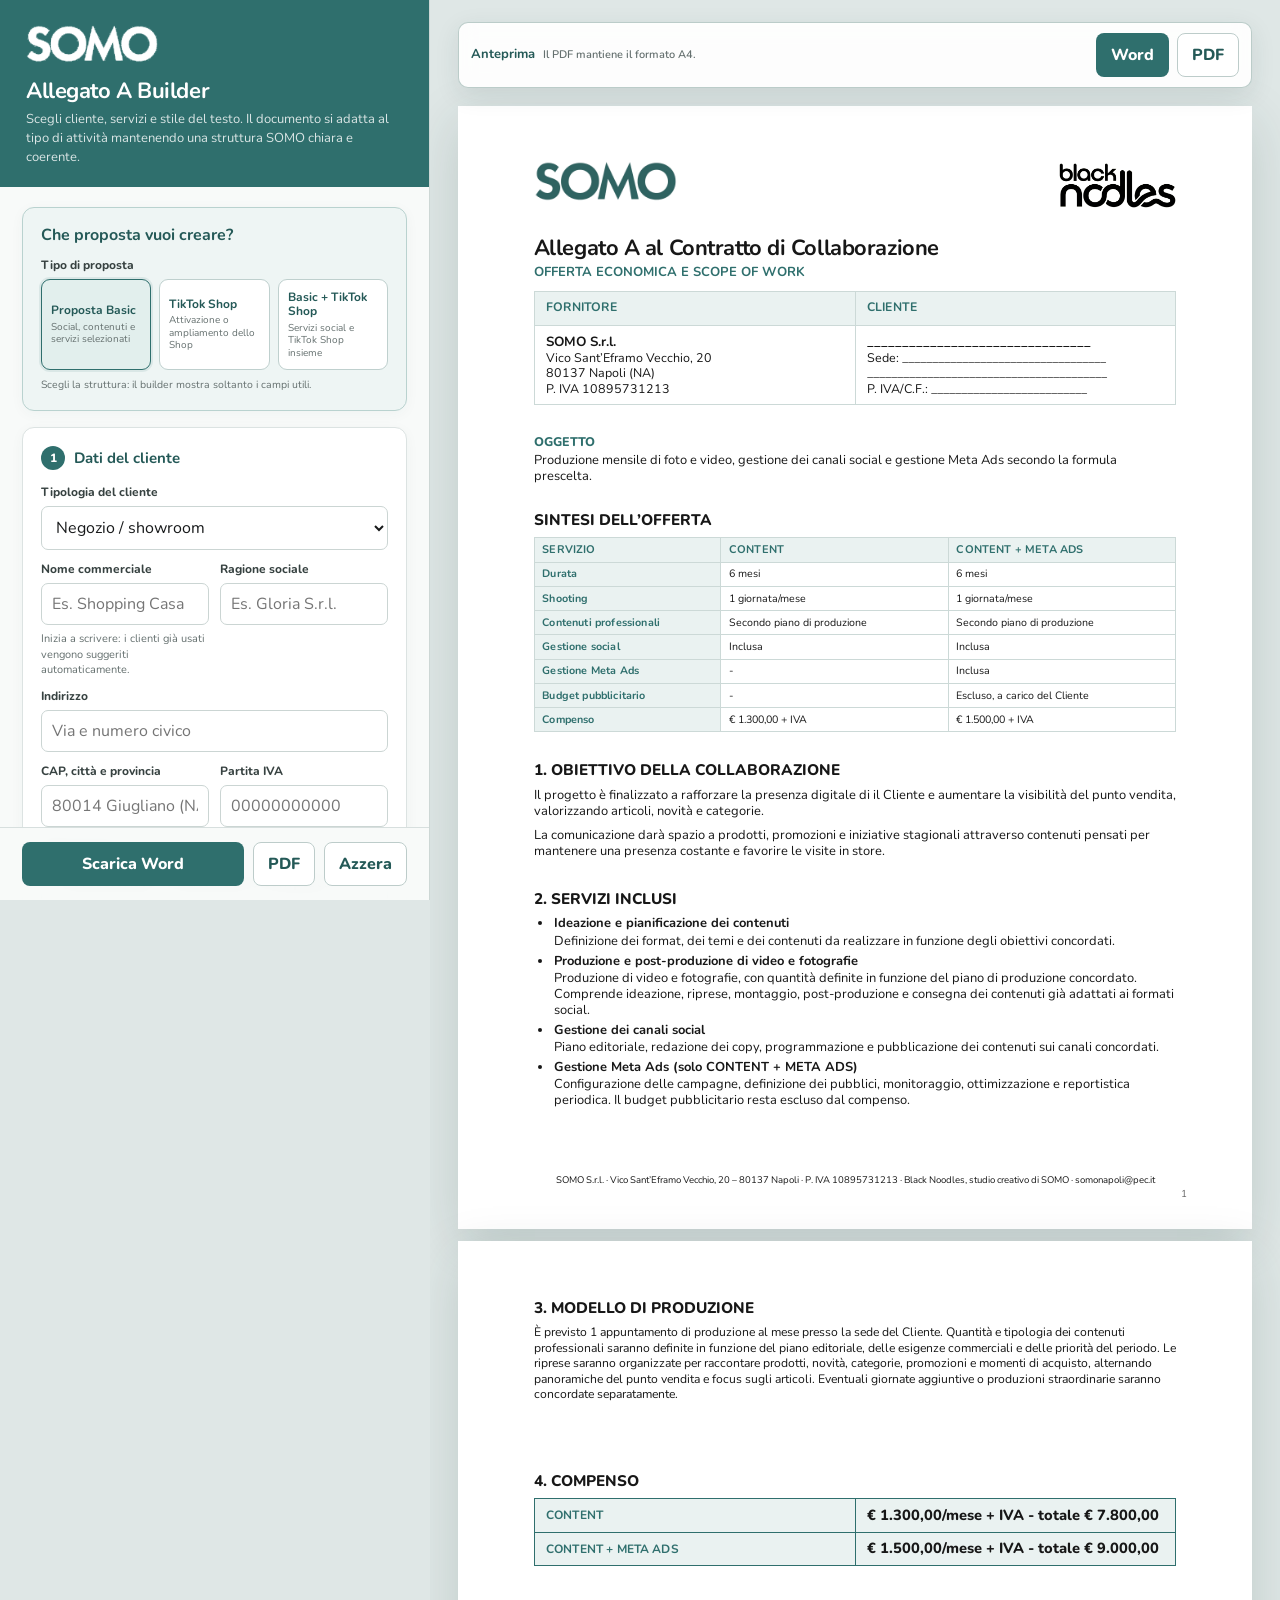
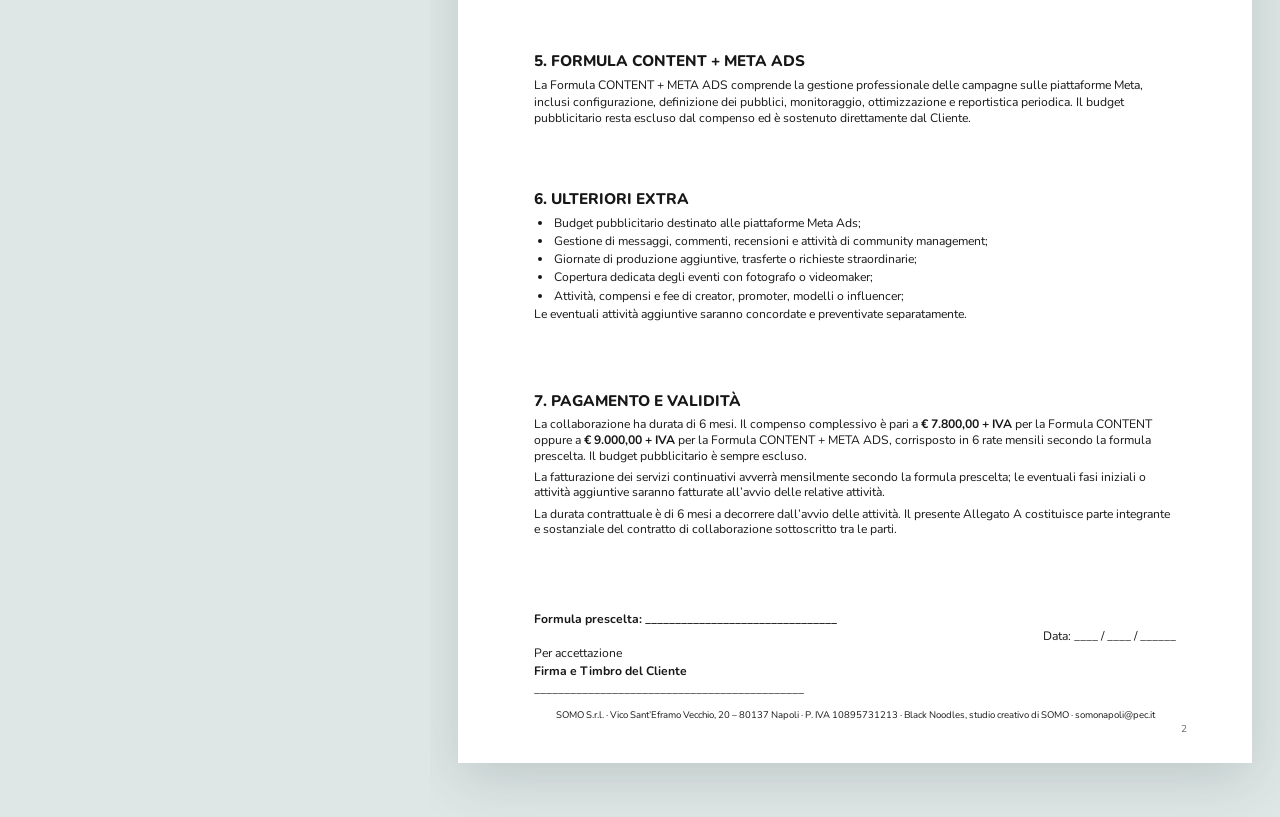
==== commit a2233c7d: "Align production heading and refresh script cache" ====
--- a/index.html
+++ b/index.html
@@ -384,7 +384,7 @@
           </section>
 
           <section id="productionDocumentSection" class="doc-section production-section">
-            <h2 id="productionHeading" class="section-title">3. PRODUZIONE DEI CONTENUTI</h2>
+            <h2 id="productionHeading" class="section-title">3. MODELLO DI PRODUZIONE</h2>
             <p id="productionText"></p>
           </section>
 
@@ -435,6 +435,6 @@
       </article>
     </section>
   </main>
-  <script src="app.js?v=24"></script>
+  <script src="app.js?v=25"></script>
 </body>
 </html>
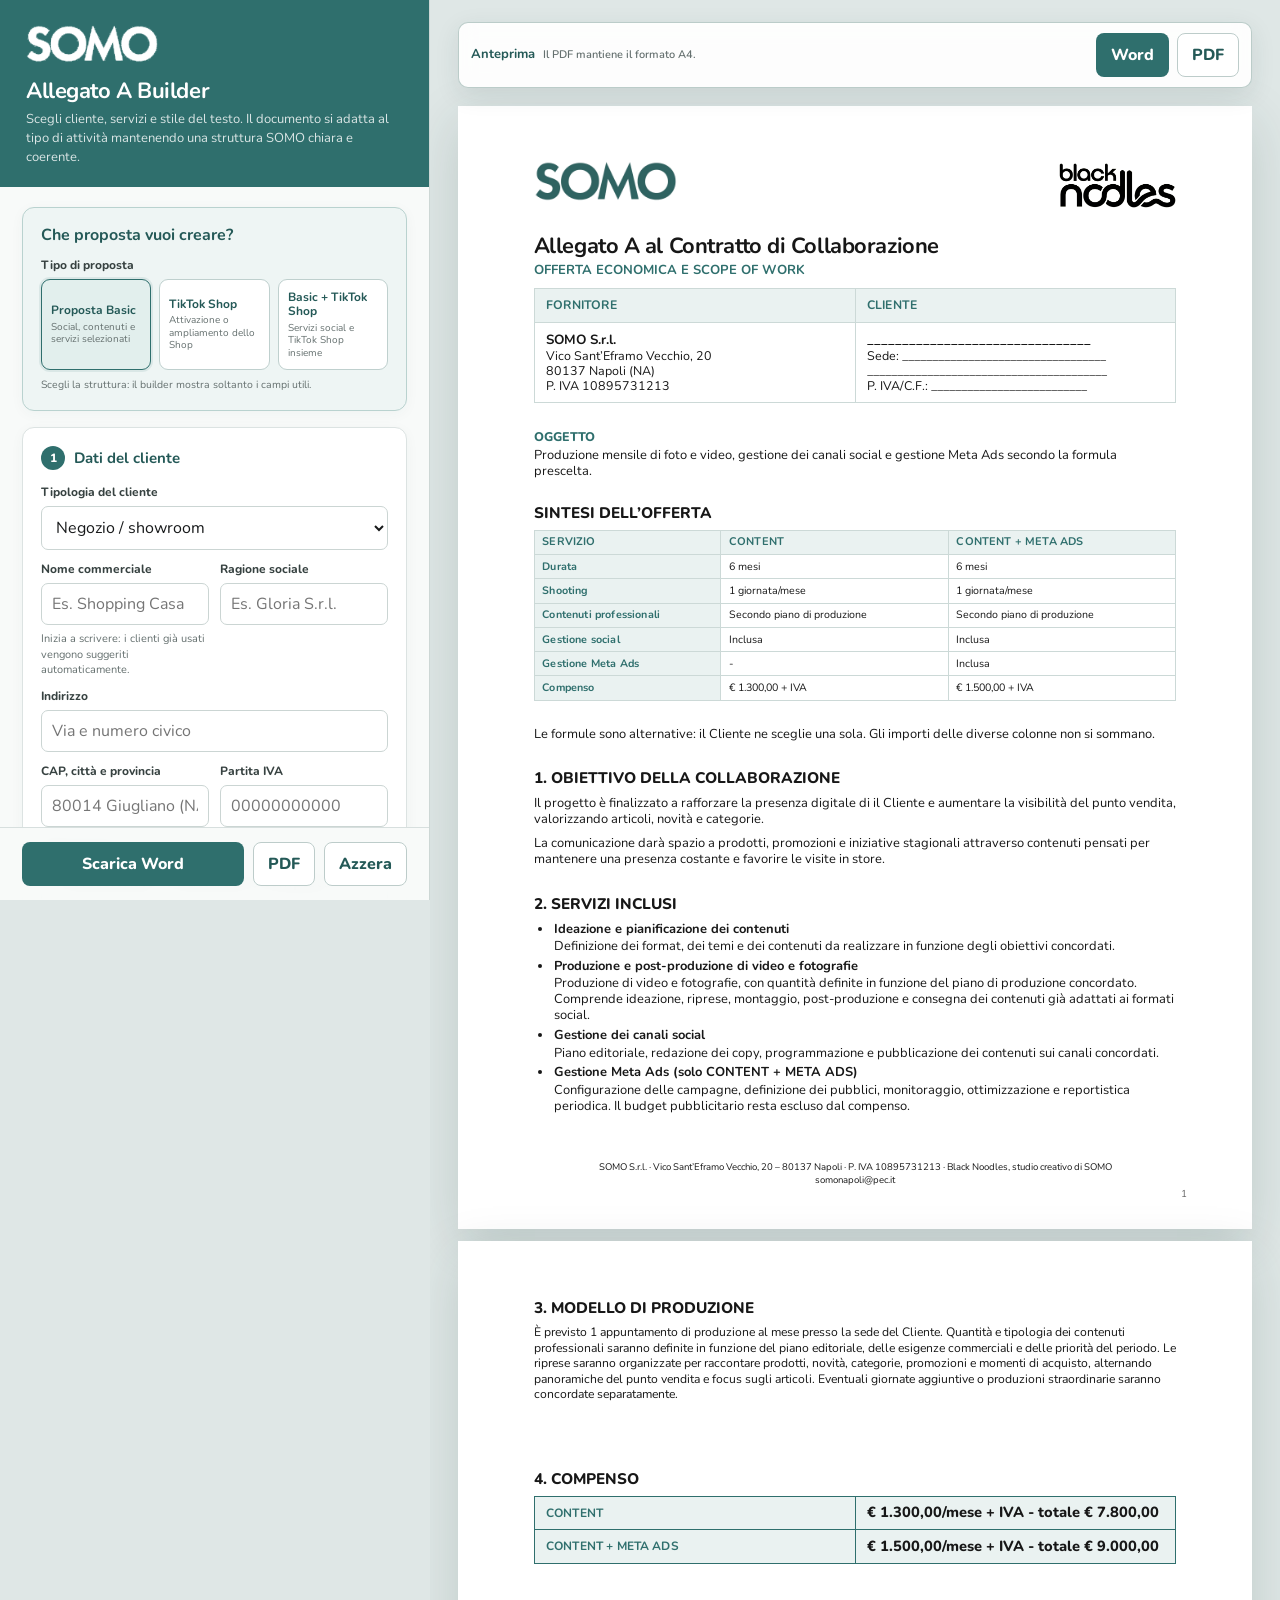
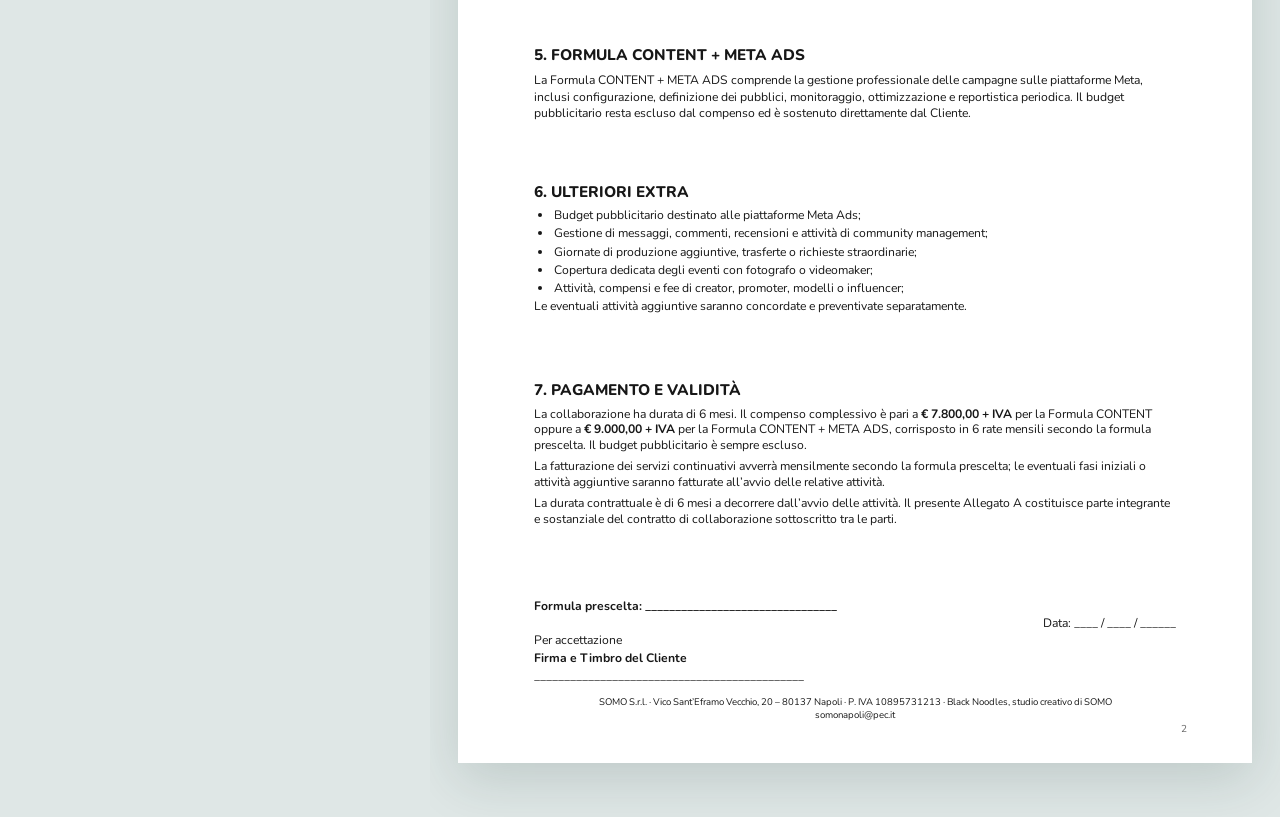
==== commit c263ef49: "Add budget checkbox and formula choice note with two-line document footer" ====
--- a/index.html
+++ b/index.html
@@ -9,7 +9,7 @@
   <link rel="preconnect" href="https://fonts.googleapis.com">
   <link rel="preconnect" href="https://fonts.gstatic.com" crossorigin>
   <link href="https://fonts.googleapis.com/css2?family=Nunito:wght@400;600;700;800;900&display=swap" rel="stylesheet">
-  <link rel="stylesheet" href="styles.css?v=22">
+  <link rel="stylesheet" href="styles.css?v=26">
 </head>
 <body>
   <main class="app">
@@ -224,7 +224,7 @@
             <label class="check feature-check"><input id="serviceAds" name="serviceAds" type="checkbox"><span><strong>Gestione campagne Meta Ads</strong><em>Attivazione, monitoraggio e ottimizzazione. Budget separato.</em></span></label>
           </div>
           <div id="adsPanel" class="dependent-panel is-hidden">
-            <label class="field"><span>Budget ADS mensile consigliato</span><input id="adsBudget" name="adsBudget" type="number" min="0" step="50" placeholder="Es. 200"><small>È a carico del Cliente e non entra nel compenso SOMO.</small></label>
+            <label id="adsBudgetField" class="field is-hidden"><span>Budget ADS mensile consigliato</span><input id="adsBudget" name="adsBudget" type="number" min="0" step="50" placeholder="Es. 200"><small>È a carico del Cliente e non entra nel compenso SOMO.</small></label>
           </div>
         </section>
 
@@ -291,6 +291,10 @@
             <div id="oneTimeEconomicPanel" class="is-hidden">
               <label class="field"><span>Importo complessivo del progetto</span><input id="oneTimeFee" name="oneTimeFee" type="number" min="0" step="50"></label>
             </div>
+            <label id="adsBudgetToggle" class="check">
+              <input id="showAdsBudget" name="showAdsBudget" type="checkbox">
+              <span><strong>Indica il budget pubblicitario consigliato nel testo</strong><em>L’importo compare solo nella descrizione Meta Ads, mai nella tabella comparativa. Il budget resta escluso dal compenso SOMO.</em></span>
+            </label>
             <div id="comparisonEconomicPanel" class="dependent-panel is-hidden">
               <p class="preset-title">Formule alternative</p>
               <div class="comparison-formulas">
@@ -371,6 +375,7 @@
               <thead id="summaryCompareHead"></thead>
               <tbody id="summaryCompareBody"></tbody>
             </table>
+            <p id="formulaChoiceNote" class="formula-choice-note"></p>
           </div>
 
           <section id="objectiveDocumentSection" class="doc-section">
@@ -388,7 +393,7 @@
             <p id="productionText"></p>
           </section>
 
-          <footer class="doc-footer">SOMO S.r.l. · Vico Sant’Eframo Vecchio, 20 – 80137 Napoli · P. IVA 10895731213 · Black Noodles, studio creativo di SOMO · somonapoli@pec.it</footer>
+          <footer class="doc-footer">SOMO S.r.l. · Vico Sant’Eframo Vecchio, 20 – 80137 Napoli · P. IVA 10895731213 · Black Noodles, studio creativo di SOMO<br>somonapoli@pec.it</footer>
           <span class="page-number">1</span>
         </section>
 
@@ -429,12 +434,13 @@
             <p>Per accettazione<br><strong>Firma e Timbro del Cliente</strong><br>_____________________________________________</p>
           </section>
 
-          <footer class="doc-footer">SOMO S.r.l. · Vico Sant’Eframo Vecchio, 20 – 80137 Napoli · P. IVA 10895731213 · Black Noodles, studio creativo di SOMO · somonapoli@pec.it</footer>
+          <footer class="doc-footer">SOMO S.r.l. · Vico Sant’Eframo Vecchio, 20 – 80137 Napoli · P. IVA 10895731213 · Black Noodles, studio creativo di SOMO<br>somonapoli@pec.it</footer>
           <span class="page-number">2</span>
         </section>
       </article>
     </section>
   </main>
-  <script src="app.js?v=25"></script>
+  <script src="app.js?v=26"></script>
 </body>
 </html>
+
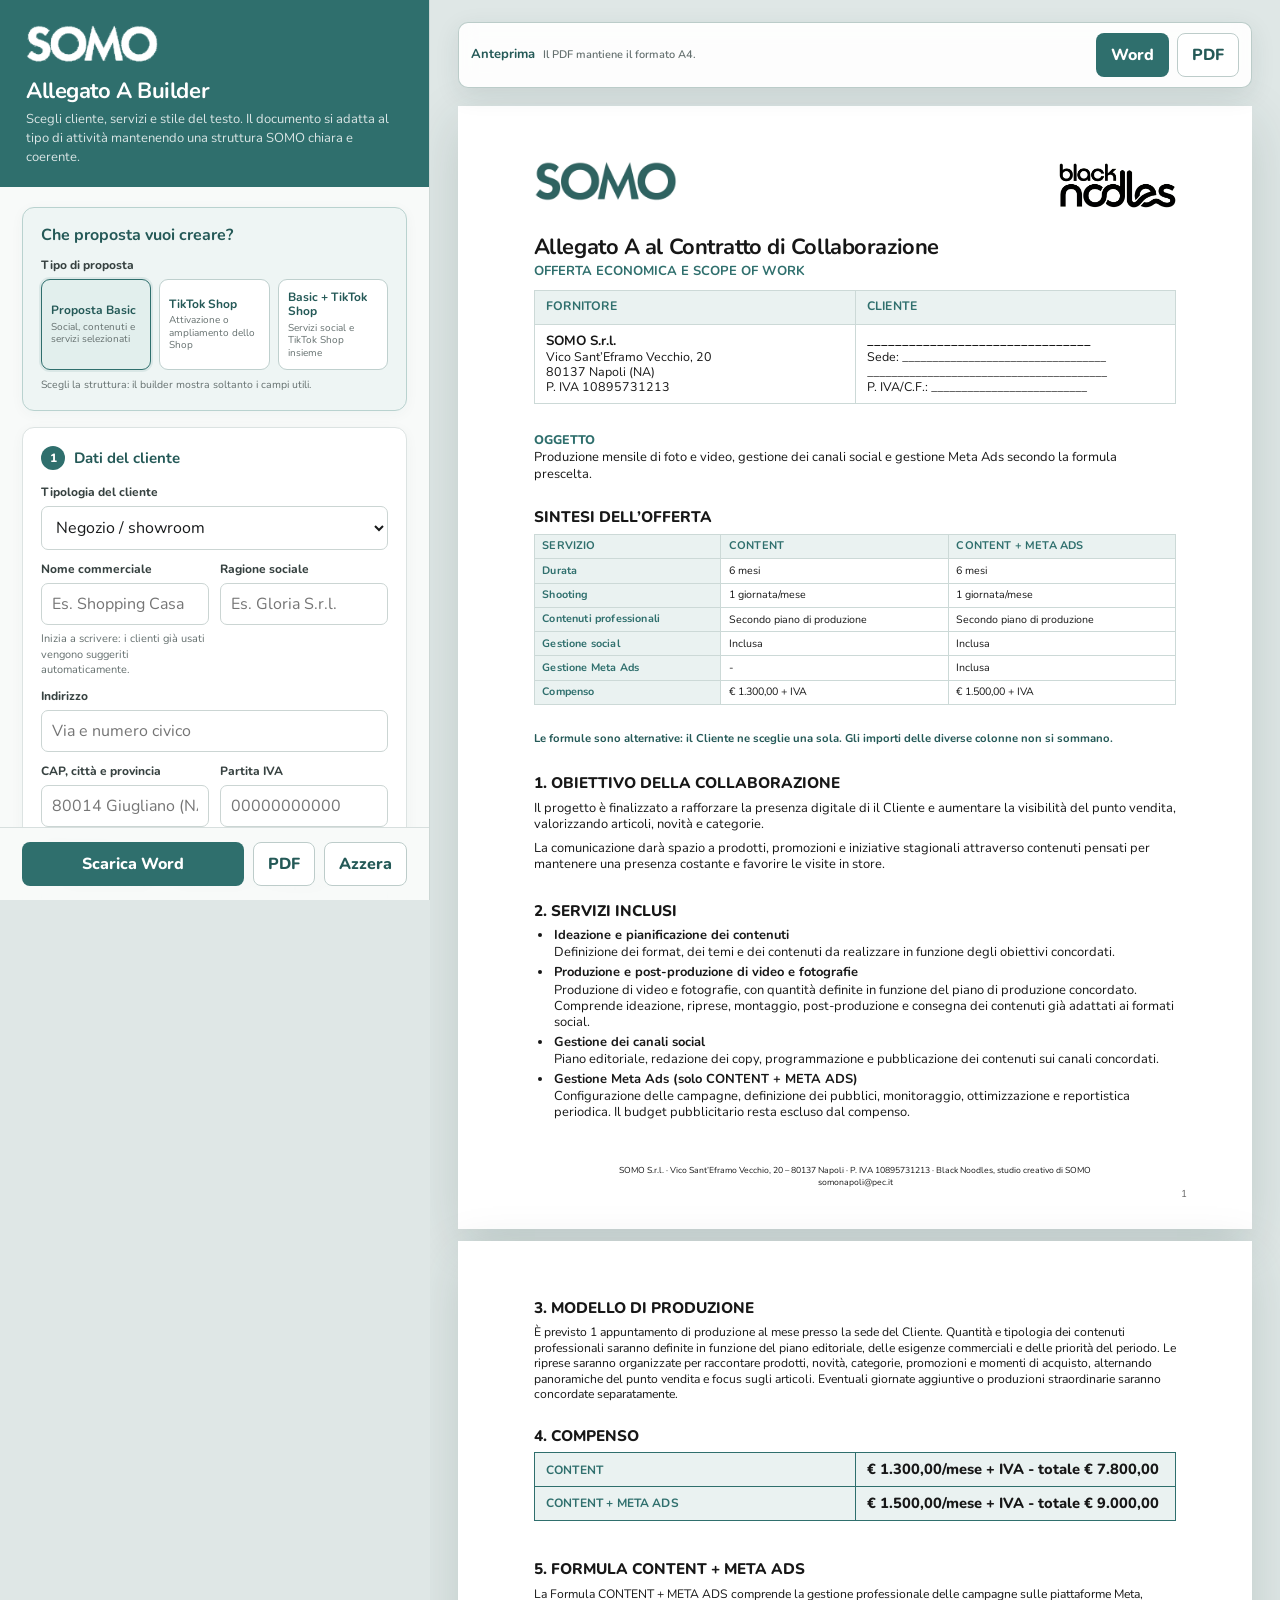
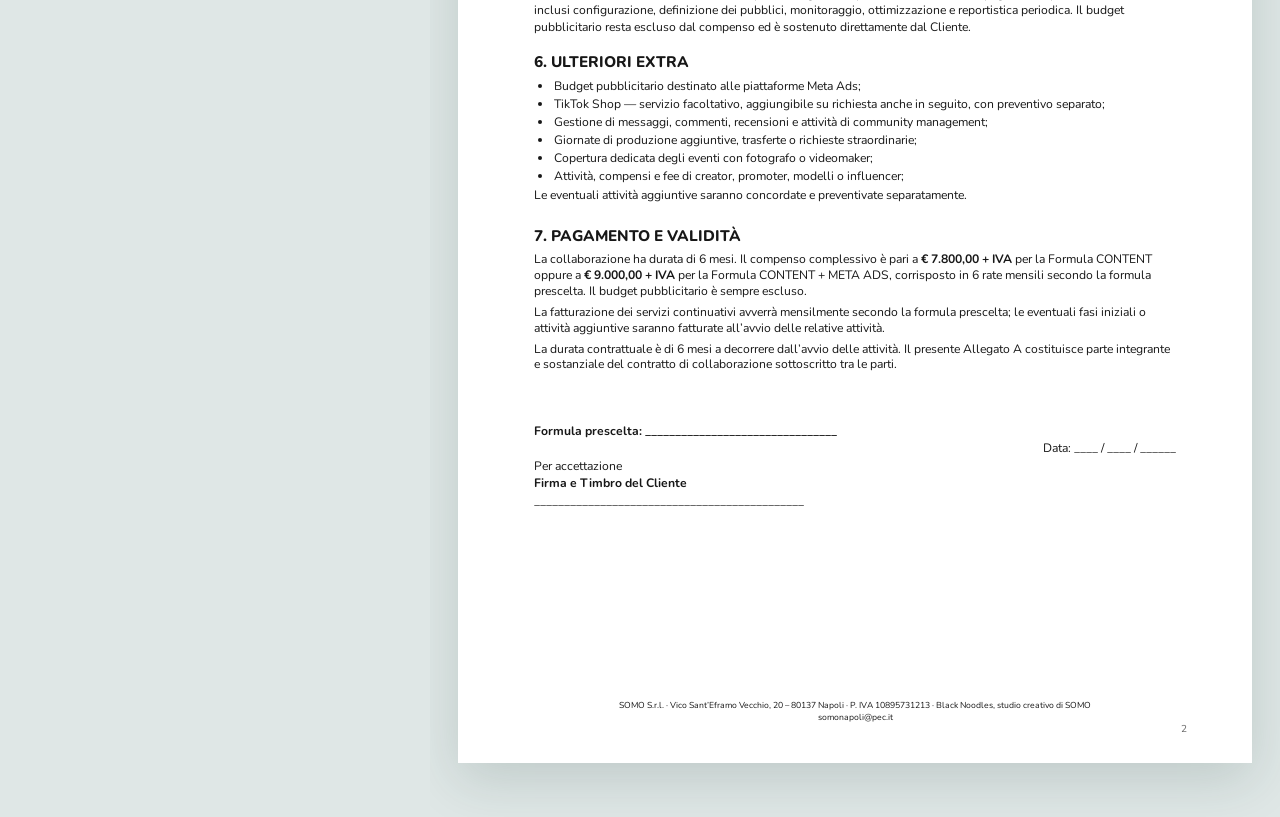
==== commit 3ae358ed: "Refresh script cache to load optional services changes" ====
--- a/index.html
+++ b/index.html
@@ -440,7 +440,7 @@
       </article>
     </section>
   </main>
-  <script src="app.js?v=26"></script>
+  <script src="app.js?v=29"></script>
 </body>
 </html>
 
--- a/styles.css
+++ b/styles.css
@@ -793,3 +793,17 @@
   .signature-top { grid-template-columns:1fr; gap:0; }
   .signature-top #chosenFormulaRow.is-hidden + p { grid-column:auto; }
 }
+
+
+/* v26: footer and spacing aligned with the supplied Allegato A. */
+.doc-footer { font-size:6.5pt; line-height:1.35; bottom:10.5mm; }
+.doc-section, .exclusion-note, .signature { break-inside:avoid; }
+.page-two, .page-two.compact, .page-two.comparison-mode { gap:5mm; }
+.page-two > section { flex-shrink:0; }
+.page-two .signature, .page-two.compact .signature, .page-two.comparison-mode .signature { margin-top:7mm !important; padding-top:0; }
+@media print {
+  .doc-footer { position:absolute; left:20mm; right:20mm; bottom:10.5mm; font-size:6.5pt; }
+  .page-two, .page-two.compact, .page-two.comparison-mode { display:flex; gap:5mm; }
+}
+
+.formula-choice-note { margin:2mm 0 0; font-size:8.5pt; line-height:1.3; font-weight:700; color:var(--teal-dark); }
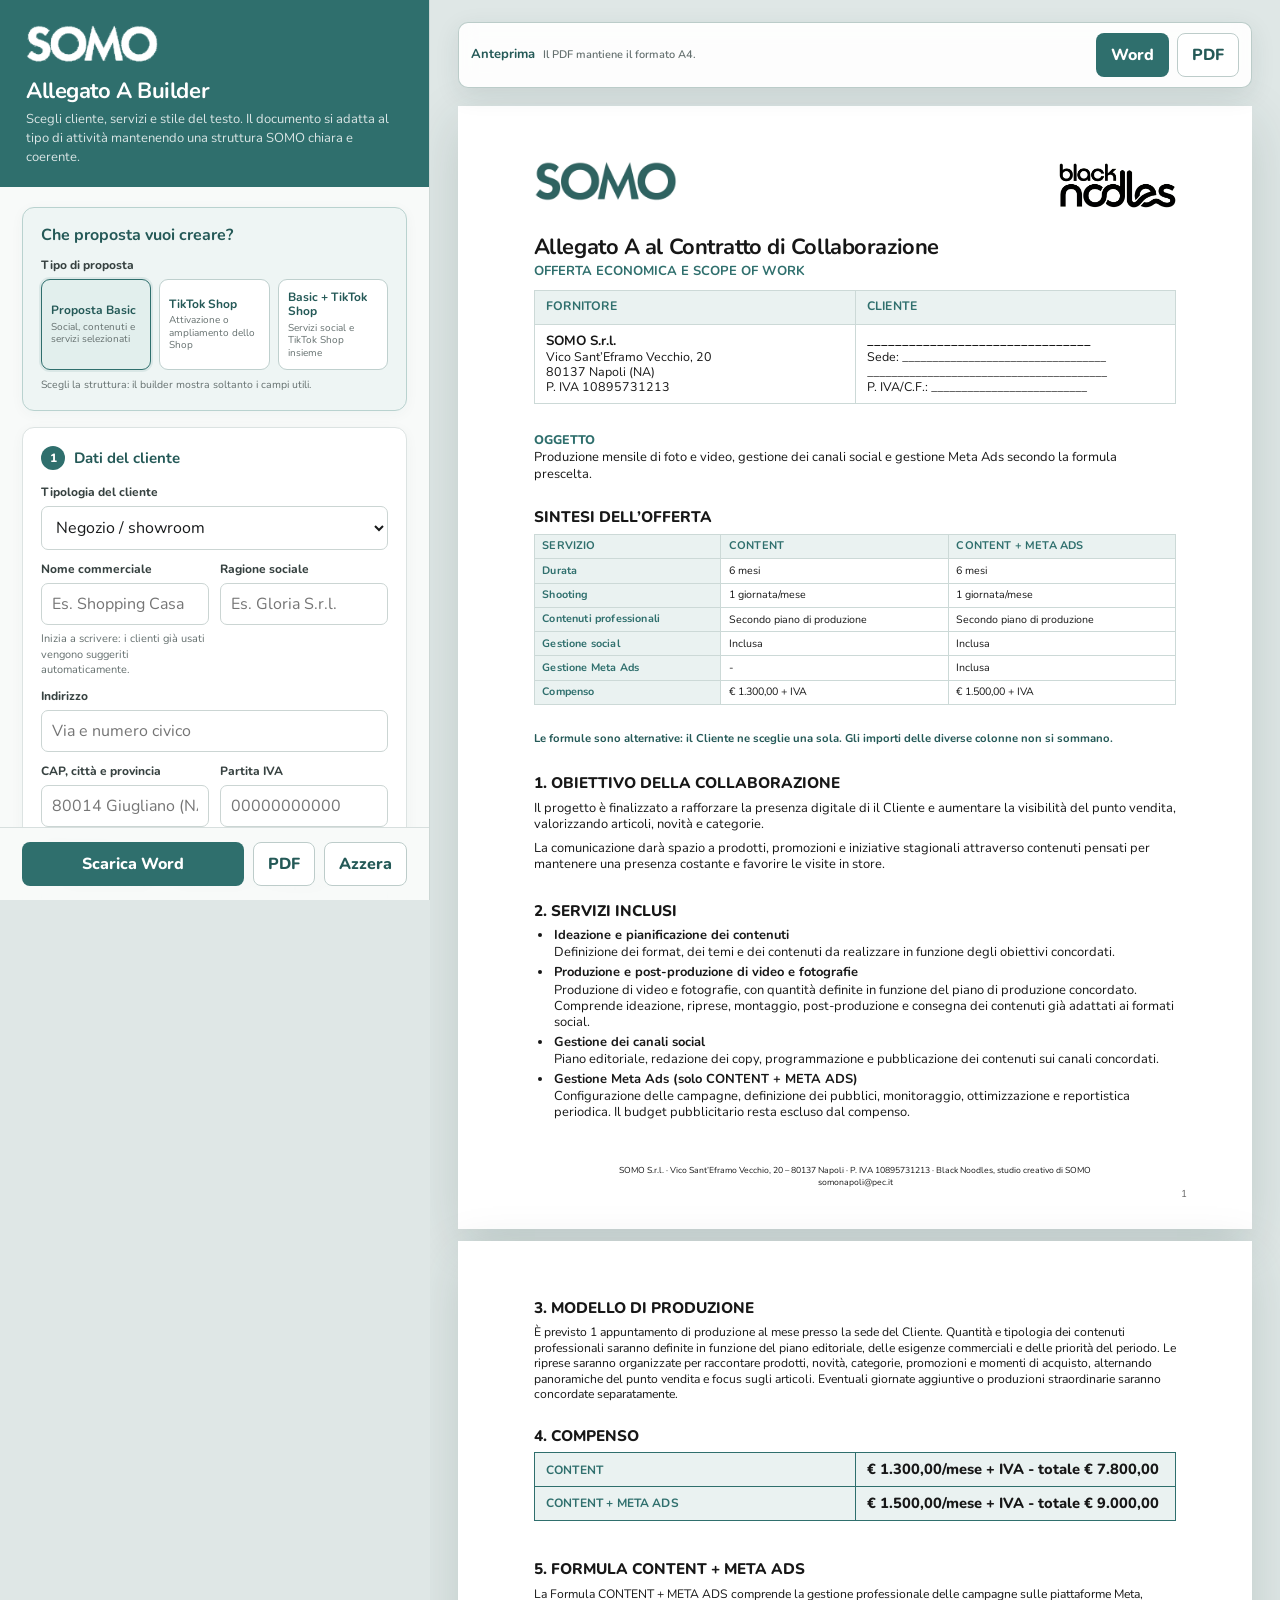
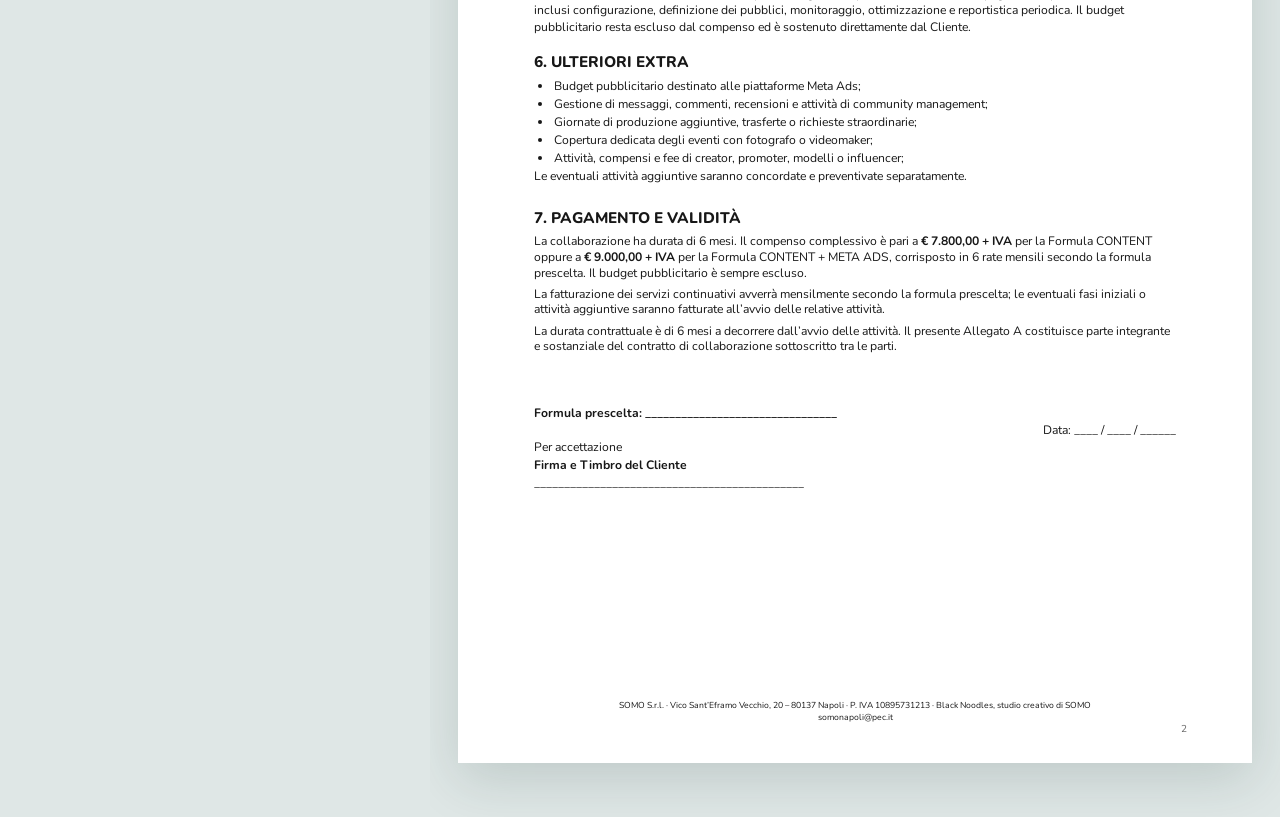
==== commit 84b235e5: "Refresh builder script to load single-offer optional TikTok Shop and Ads entries" ====
--- a/index.html
+++ b/index.html
@@ -440,7 +440,7 @@
       </article>
     </section>
   </main>
-  <script src="app.js?v=29"></script>
+  <script src="app.js?v=30"></script>
 </body>
 </html>
 
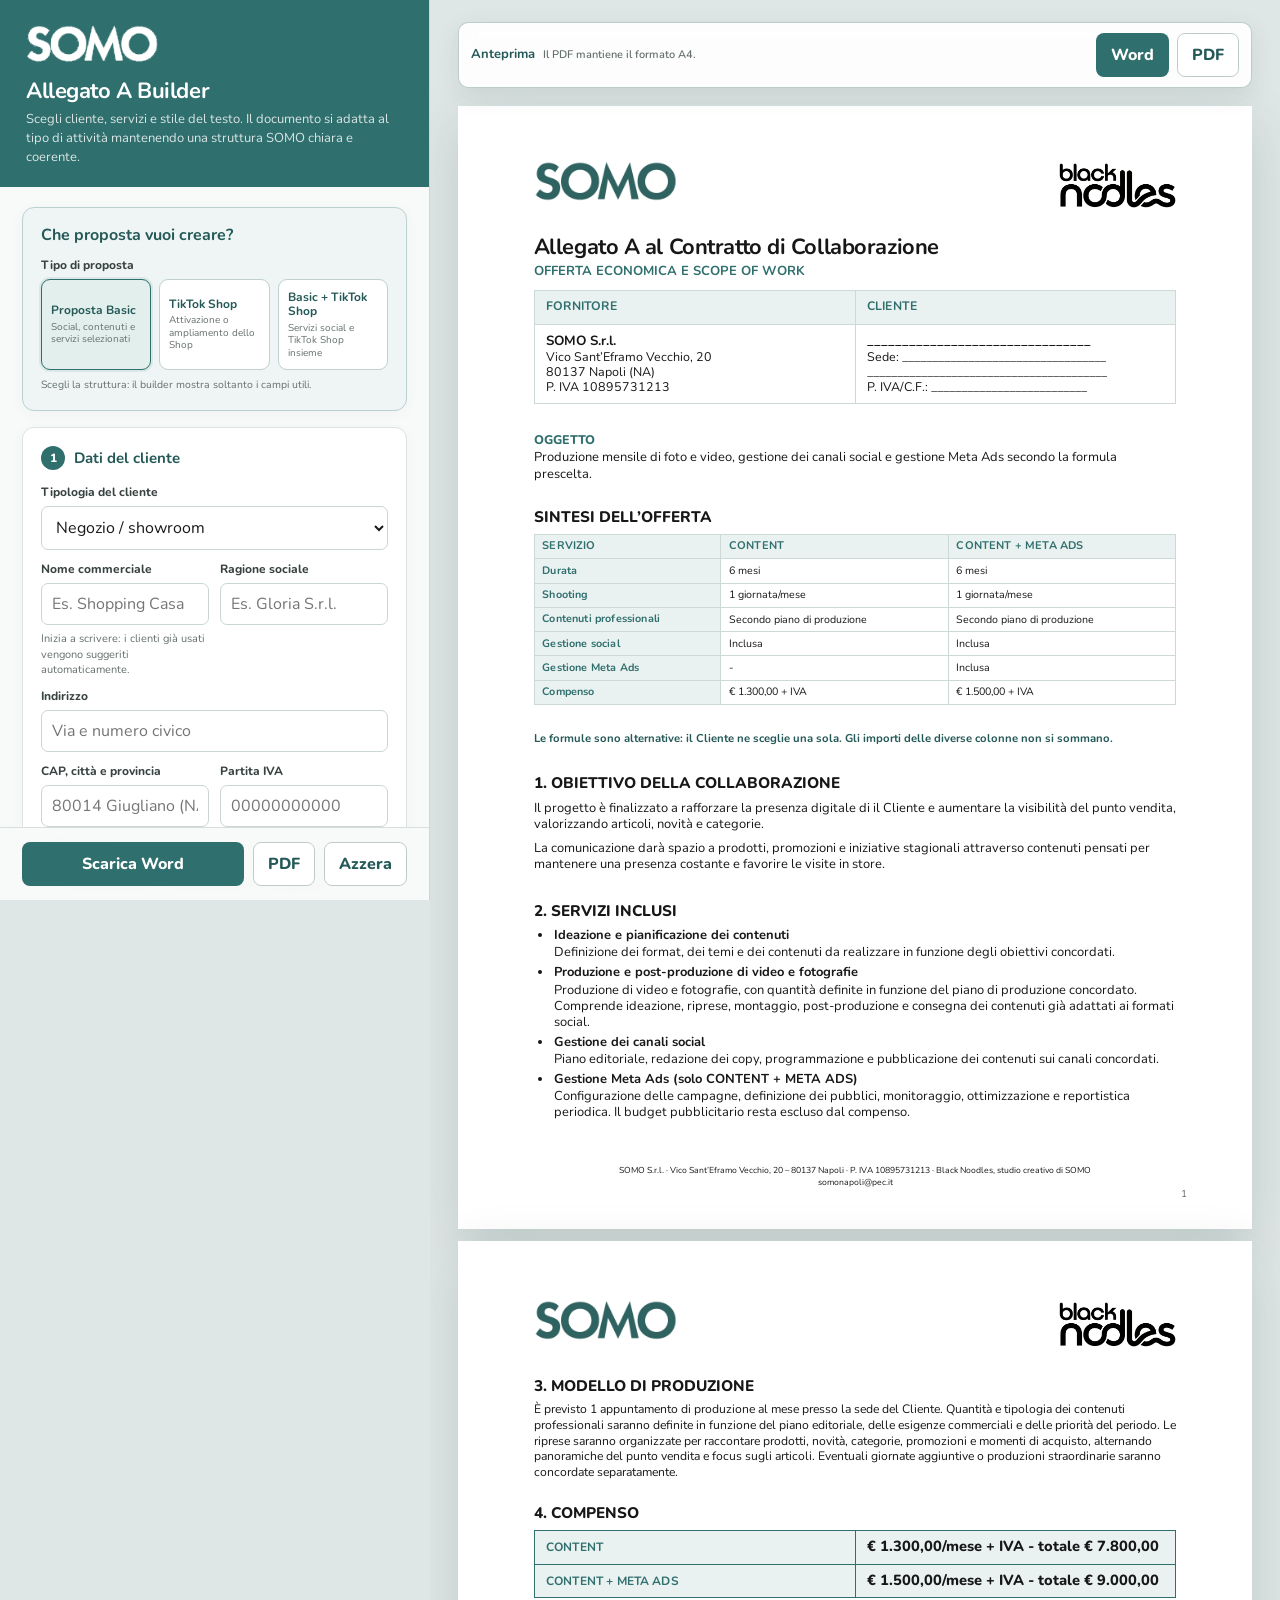
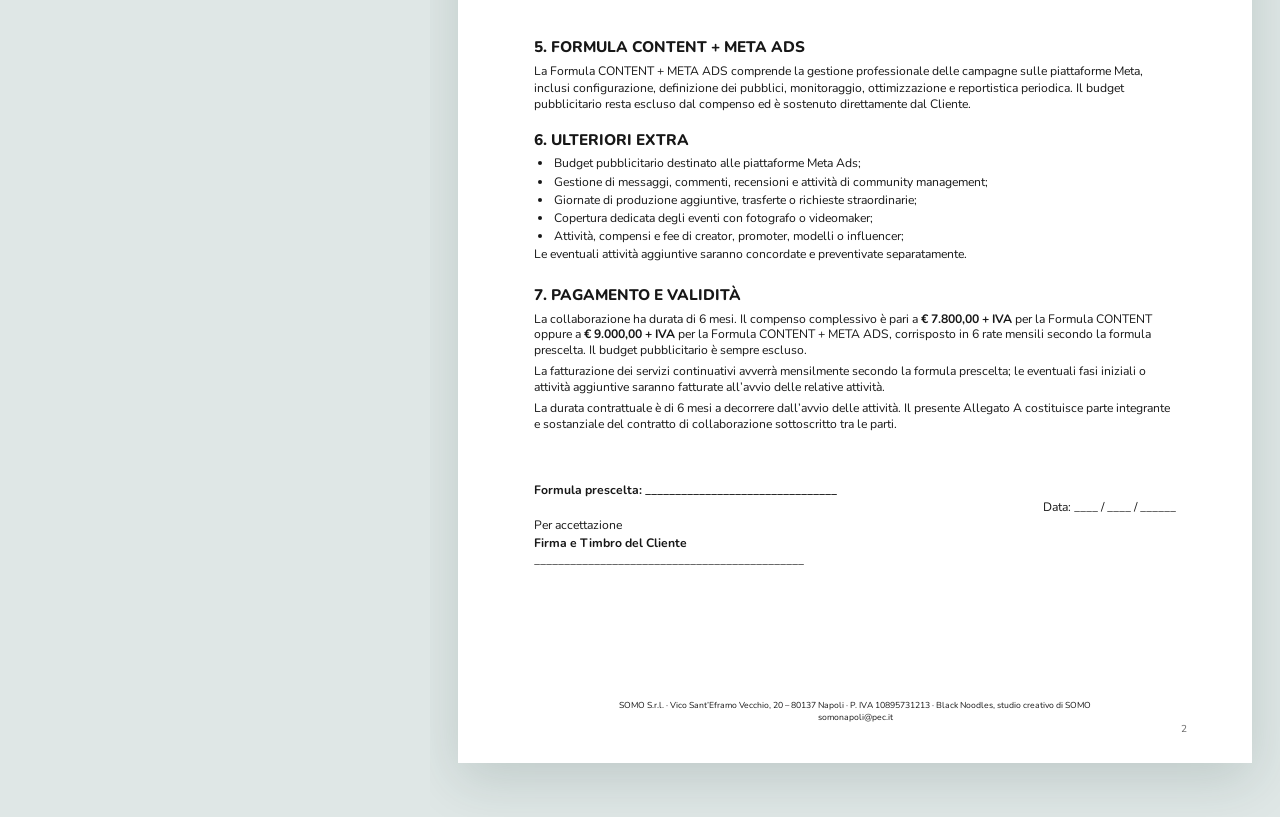
==== commit efee3f35: "Add document brand heading to page two in preview and print" ====
--- a/index.html
+++ b/index.html
@@ -184,6 +184,10 @@
             <label class="check"><input id="productionPhoto" name="productionPhoto" type="checkbox"><span><strong>Fotografie</strong></span></label>
             <label class="check"><input id="productionGraphics" name="productionGraphics" type="checkbox"><span><strong>Grafiche</strong></span></label>
           </div>
+          <label id="videoApprovalField" class="check is-hidden">
+            <input id="videoApproval" name="videoApproval" type="checkbox">
+            <span><strong>Approvazione video da parte del cliente</strong><em>Indica nel documento che il cliente approva i video prima della pubblicazione.</em></span>
+          </label>
           <label class="field quantity-mode">
             <span>Quantità</span>
             <select id="quantityMode" name="quantityMode">
@@ -398,6 +402,10 @@
         </section>
 
         <section id="pageTwo" class="page page-two">
+          <header class="doc-header">
+            <img class="logo-somo" src="assets/somo.png?v=21" alt="SOMO" onerror="var p=this.parentElement; this.remove(); if(p && !p.querySelector('img')) p.style.display='none';">
+            <img class="logo-noodles" src="assets/black-noodles.png?v=21" alt="Black Noodles" onerror="var p=this.parentElement; this.remove(); if(p && !p.querySelector('img')) p.style.display='none';">
+          </header>
           <section>
             <h2 id="compensoHeading" class="section-title">4. COMPENSO</h2>
             <table class="fee-table"><tbody id="feeTableBody"></tbody></table>
@@ -440,7 +448,7 @@
       </article>
     </section>
   </main>
-  <script src="app.js?v=30"></script>
+  <script src="app.js?v=34-page-header"></script>
 </body>
 </html>
 
